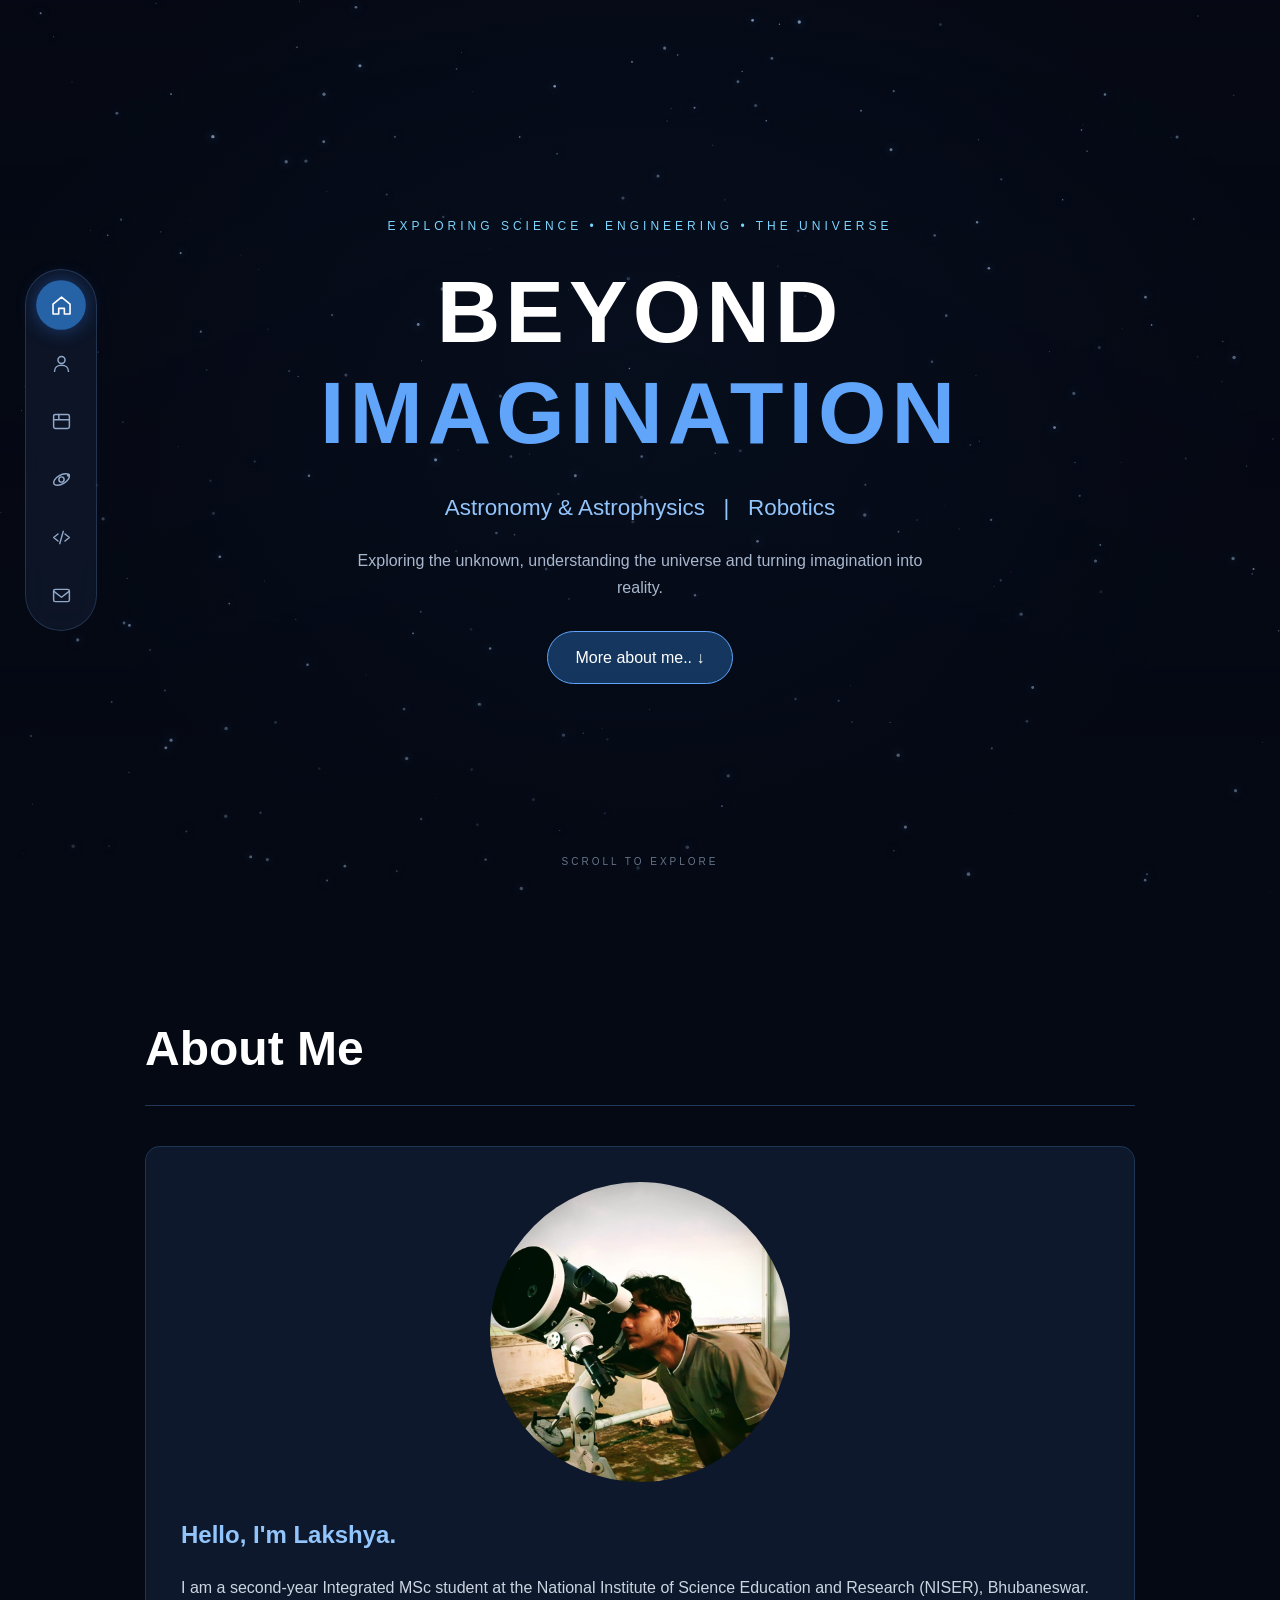
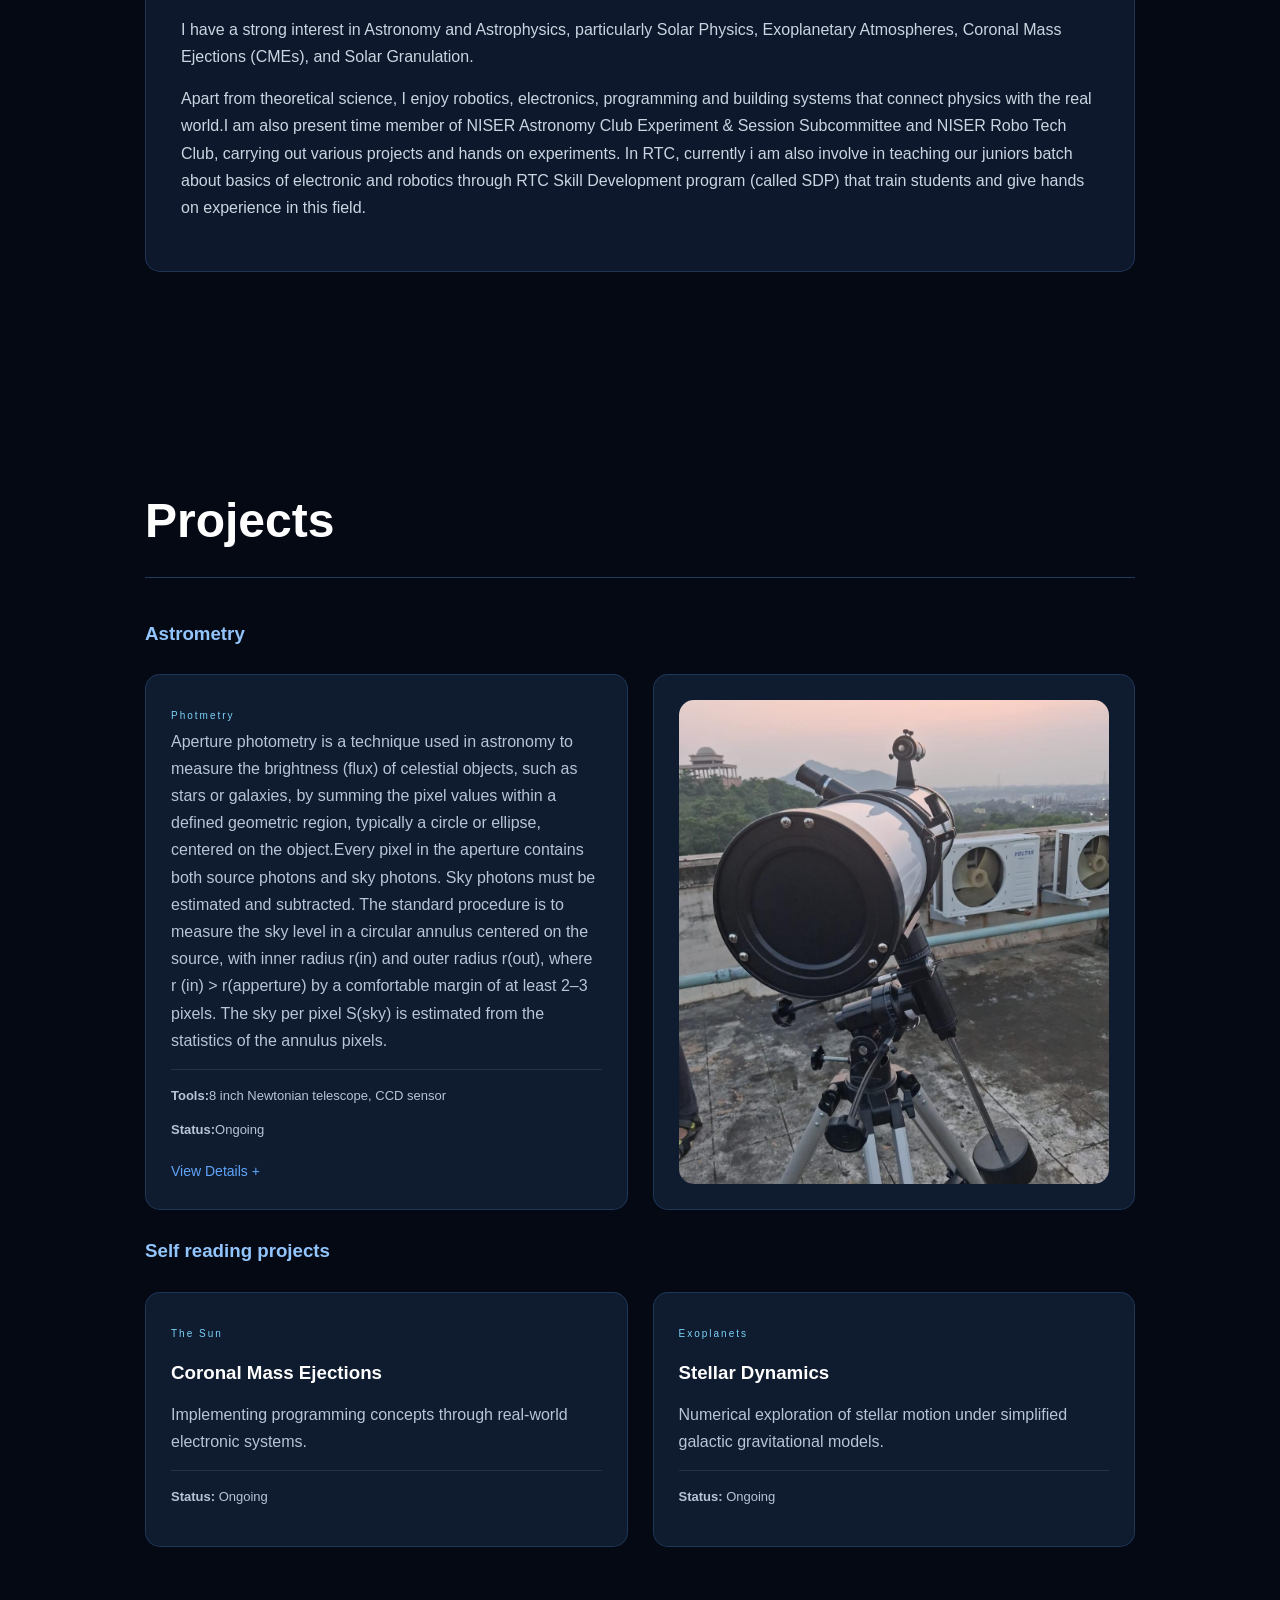
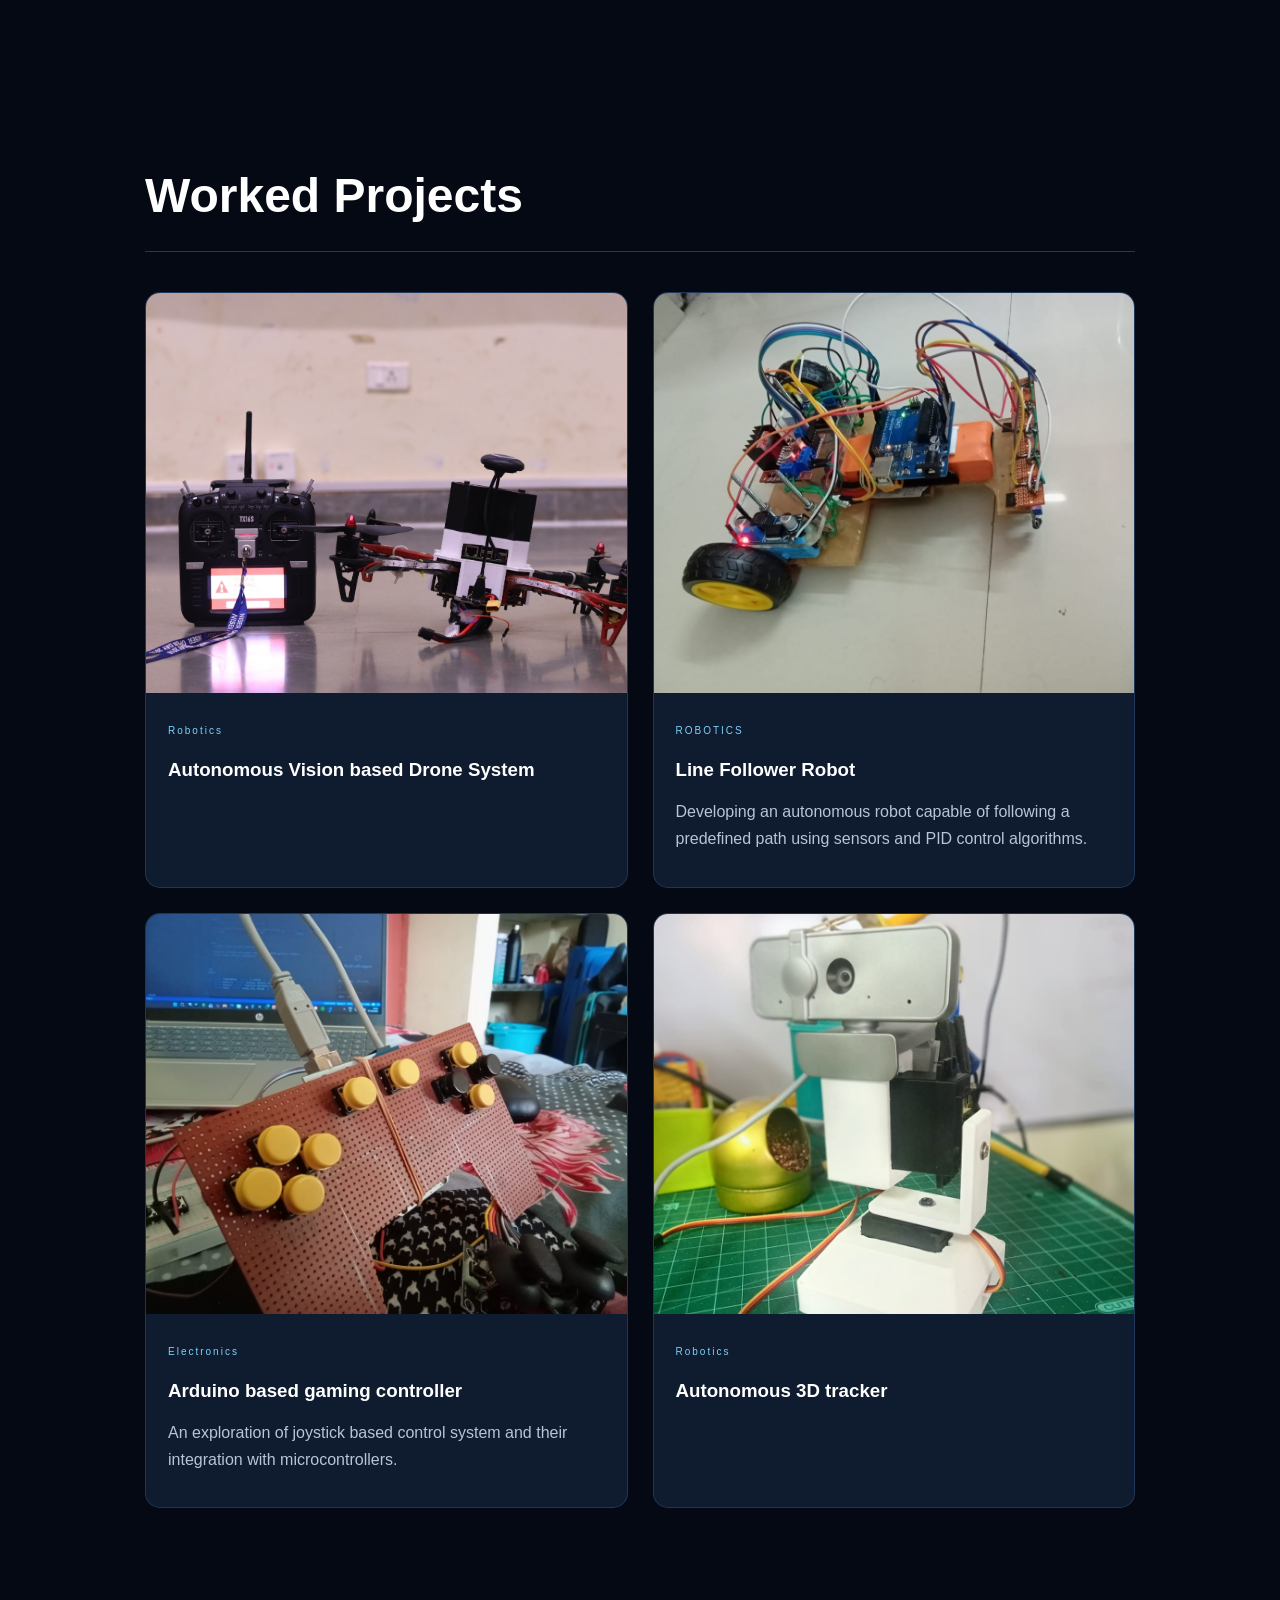
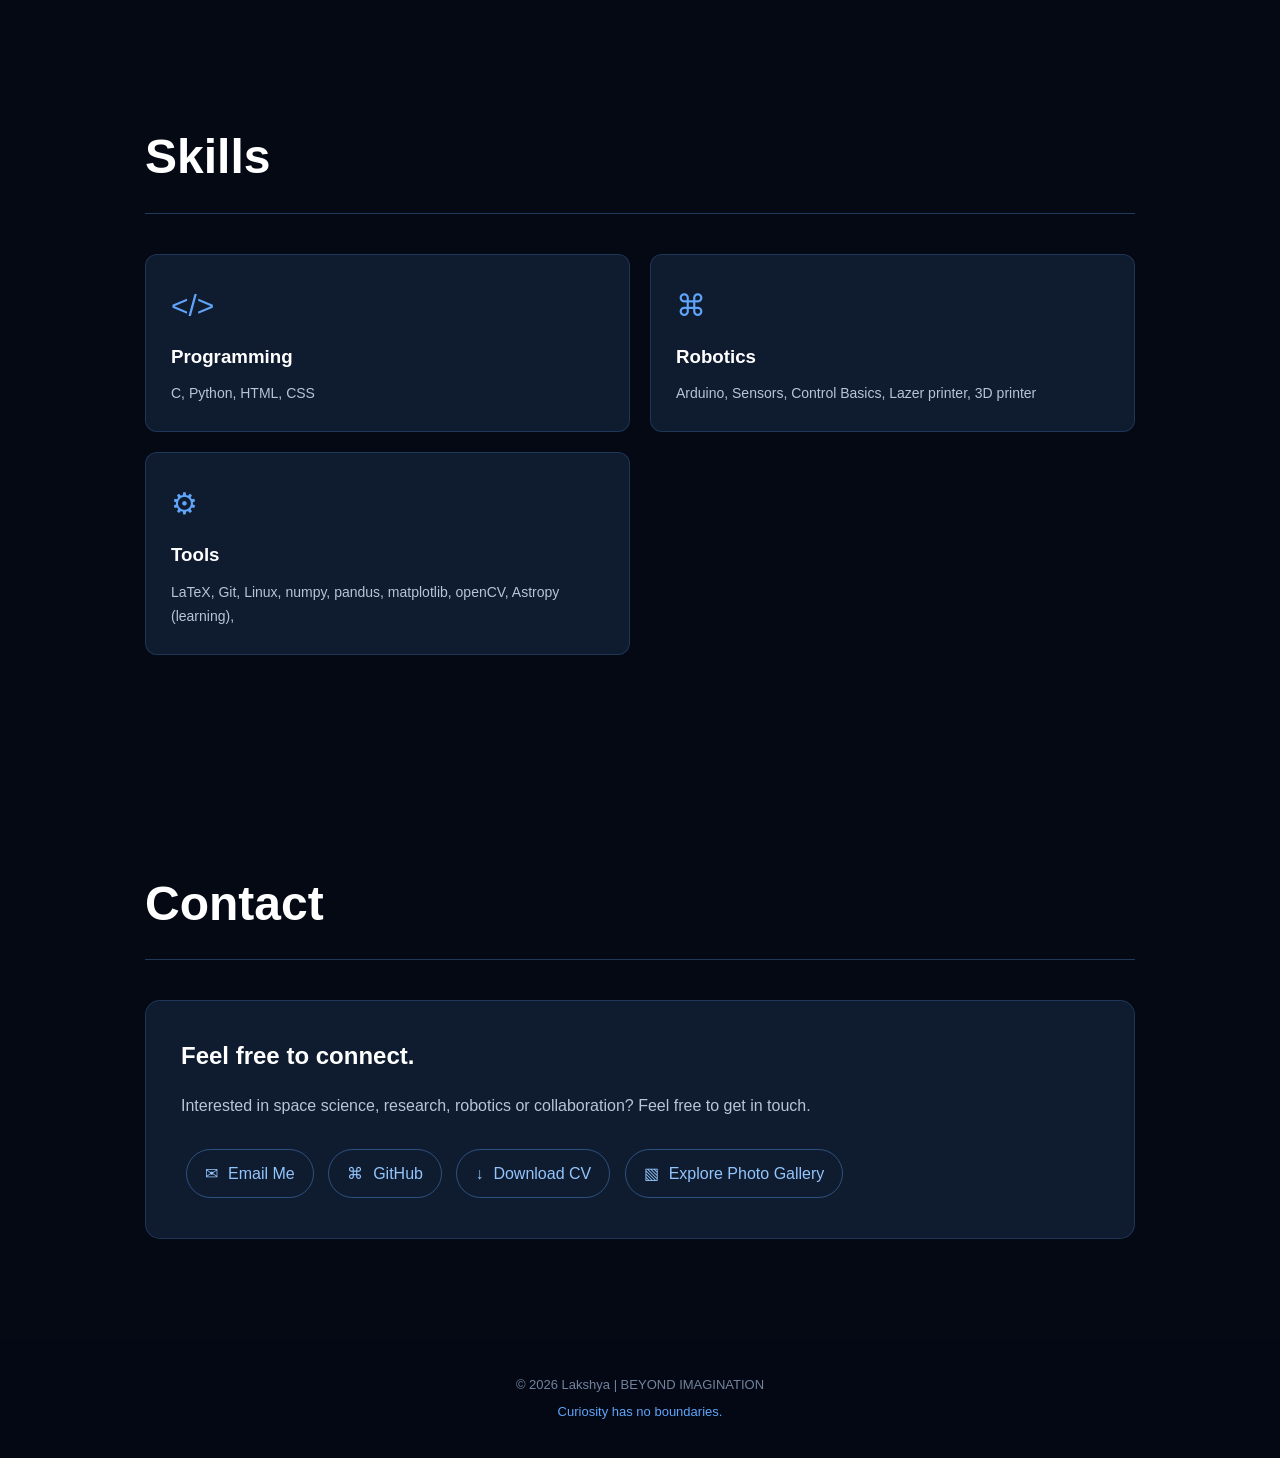
==== index.html @ f7e7fedd "Add files via upload" ====
<!DOCTYPE html>
<html lang="en">
<head>
    <meta charset="UTF-8">
    <meta name="viewport" content="width=device-width, initial-scale=1.0">
    <meta name="description" content="Lakshya's personal portfolio exploring robotics, astronomy and astrophysics.">
    <title>Lakshya | Beyond Imagination</title>
    <link rel="stylesheet" href="style.css">
</head>

<body>

    <!-- ANIMATED BACKGROUND -->
    <canvas id="starfield"></canvas>
    <!-- BACKGROUND OVERLAY -->
    <div class="background-overlay"></div>
    <!-- FLOATING NAVIGATION -->
    <nav class="floating-nav" aria-label="Main navigation">
        <a href="#home" class="nav-item active" aria-label="Home" title="Home">
            <svg viewBox="0 0 24 24">
                <path d="M3 10.5L12 3l9 7.5V21h-6v-6H9v6H3z"/>
            </svg>
        </a>

        <a href="#about" class="nav-item" aria-label="About" title="About">
            <svg viewBox="0 0 24 24">
                <circle cx="12" cy="8" r="4"/>
                <path d="M4 21c0-4.4 3.6-7 8-7s8 2.6 8 7"/>
            </svg>
        </a>

        <a href="#projects" class="nav-item" aria-label="Projects" title="Projects">
            <svg viewBox="0 0 24 24">
                <rect x="3" y="4" width="18" height="16" rx="2"/>
                <path d="M3 10h18M9 4v6"/>
            </svg>
        </a>

        <a href="#ideas" class="nav-item" aria-label="Research" title="Research">
            <svg viewBox="0 0 24 24">
                <circle cx="12" cy="12" r="3"/>
                <ellipse cx="12" cy="12" rx="10" ry="5"
                         transform="rotate(-30 12 12)"/>
                <circle cx="20" cy="7" r="1"/>
            </svg>
        </a>

        <a href="#skills" class="nav-item" aria-label="Skills" title="Skills">
            <svg viewBox="0 0 24 24">
                <path d="M8 8l-5 4 5 4M16 8l5 4-5 4M14 5l-4 14"/>
            </svg>
        </a>

        <a href="#contact" class="nav-item" aria-label="Contact" title="Contact">
            <svg viewBox="0 0 24 24">
                <rect x="3" y="5" width="18" height="14" rx="2"/>
                <path d="M3 7l9 7 9-7"/>
            </svg>
        </a>

    </nav>

    <!-- MAIN CONTENT -->
    <main>
        <!-- HOME -->
        <section id="home" class="hero">
            <div class="hero-content">
                <p class="eyebrow">
                    EXPLORING SCIENCE • ENGINEERING • THE UNIVERSE
                </p>
                <h1>BEYOND <span>IMAGINATION</span></h1>
                <p class="hero-subtitle">
                    Astronomy & Astrophysics &nbsp; | &nbsp; Robotics
                </p>
                <p class="hero-description">
                    Exploring the unknown, understanding the universe
                    and turning imagination into reality.
                </p>
                <a href="#about" class="explore-btn">
                    More about me.. <span>↓</span>
                </a>
            </div>

            <div class="scroll-indicator">
                SCROLL TO EXPLORE
            </div>
        </section>

        <!-- ABOUT -->
        <section id="about" class="content-section reveal">
            <div class="section-heading">
                <!--<span class="section-number">01 / INTRODUCTION</span>-->
                <h2>About Me</h2>
            </div>

            <div class="about-card">
                <!-- Add your photograph here if desired -->
                <div style="text-align: center;">
                    <img src="assets/profile_photo.jpeg" alt="Lakshya" class="profile-img">
                </div>
                     <!--<img src="assets/profile_photo.jpeg" alt="Lakshya" class="profile-img">-->
                <!--<div>-->
                    <h3>Hello, I'm Lakshya.</h3>
                    <p>
                        I am a second-year Integrated MSc student
                        at the National Institute of Science Education
                        and Research (NISER), Bhubaneswar.
                    </p>
                    <p>
                        I have a strong interest in Astronomy and
                        Astrophysics, particularly Solar Physics,
                        Exoplanetary Atmospheres, Coronal Mass
                        Ejections (CMEs), and Solar Granulation.
                    </p>
                    <p>
                        Apart from theoretical science, I enjoy
                        robotics, electronics, programming and
                        building systems that connect physics
                        with the real world.I am also present time member of NISER Astronomy Club Experiment & Session 
                        Subcommittee and NISER Robo Tech Club, carrying out various projects and hands on experiments.
                        In RTC, currently i am also involve in teaching our juniors batch about basics of electronic and robotics through RTC Skill Development program
                        (called SDP) that train students and give hands on experience in this field.
                    </p>
                </div>
            </div>
        </section>

        <!-- PROJECTS -->
        <section id="projects" class="content-section reveal">
            <div class="section-heading">
                <!--<span class="section-number">02 / IMPLEMENTATION</span>-->
                <h2>Projects</h2>
            </div>
            <h3 class="category-title">Astrometry</h3>
            <div class="project-grid">
                <article class="project-card">
                    <span class="project-tag">Photmetry</span>
                    <p>
                        Aperture photometry is a technique used in astronomy to measure
                        the brightness (flux) of celestial objects, such as stars or galaxies,
                        by summing the pixel values within a defined geometric region, typically a 
                        circle or ellipse, centered on the object.Every pixel in the aperture contains both source photons and sky photons. Sky photons
                        must be estimated and subtracted. The standard procedure is to measure the sky level
                        in a circular annulus centered on the source, with inner radius r(in) and outer radius
                        r(out), where r (in) > r(apperture) by a comfortable margin of at least 2–3 pixels. The sky per pixel
                        S(sky) is estimated from the statistics of the annulus pixels.
                    </p>
                    <div class="project-details">
                        <p><strong>Tools:</strong>8 inch Newtonian telescope, CCD sensor</p>
                        <p><strong>Status:</strong>Ongoing</p>
                    </div>
                    <button class="details-btn" type="button">
                        View Details +
                    </button>
                </article>

                <article class="project-card">
                    <img src="assets/telescope.jpeg" 
                    alt="CCD Camera Sensor" class="project-image">
                </article>
            </div>

            <h3 class="category-title">Self reading projects</h3>
            <div class="project-grid">
                <article class="project-card">
                    <span class="project-tag">The Sun</span>
                    <h3>Coronal Mass Ejections</h3>
                    <p>
                        Implementing programming concepts
                        through real-world electronic systems.
                    </p>
                    <div class="project-details">
                        <p><strong>Status:</strong> Ongoing</p>
                    </div>
                    <!-- <button class="details-btn" type="button">
                        View Details +
                    </button> -->
                </article>

                <article class="project-card">
                    <span class="project-tag">Exoplanets</span>

                    <h3>Stellar Dynamics</h3>

                    <p>
                        Numerical exploration of stellar motion
                        under simplified galactic gravitational models.
                    </p>

                    <div class="project-details">
                        <p><strong>Status:</strong> Ongoing</p>
                    </div>

                    <!-- <button class="details-btn" type="button">
                        View Details +
                    </button> -->
                </article>

            </div>

        </section>


        <!-- RESEARCH IDEAS -->
        <section id="ideas" class="content-section reveal">

            <div class="section-heading">
                <!--<span class="section-number">03 / EXPLORATION</span>-->
                <h2>Worked Projects</h2>
            </div>

            <div class="project-grid">

                <article class="project-card idea-card">

                    <img src="assets/drone.jpeg"
                         alt="Autonomous Drone System.">

                    <div class="idea-content">
                        <span class="project-tag">Robotics</span>

                        <h3>Autonomous Vision based Drone System</h3>

                        <p>
                        
                        </p>
                    </div>

                </article>


                <article class="project-card idea-card">

                    <img src="assets/line_follower.jpeg"
                         alt="Line follower robot.">

                    <div class="idea-content">
                        <span class="project-tag">ROBOTICS</span>

                        <h3>Line Follower Robot</h3>

                        <p>
                            Developing an autonomous robot capable
                            of following a predefined path using
                            sensors and PID control algorithms.
                        </p>
                    </div>

                </article>

                <article class="project-card idea-card">
                    <img src="assets/gaming_controller.jpeg" alt="Gaming controller.">
                    <div class="idea-content">
                        <span class="project-tag">Electronics</span>
                        <h3>Arduino based gaming controller</h3>
                        <p>
                            An exploration of joystick based control system and their integration with microcontrollers.
                        </p>
                    </div>

                </article>

                <artical class="project-card idea-card">
                    <img src="assets/3D_tracker.jpeg" alt="Autonomous Vision based 3D tracker.">
                    <div class="idea-content">
                        <span class="project-tag">Robotics</span>
                        <h3>Autonomous 3D tracker</h3>
                        <p>
                            
                        </p>
                    </div>
                </artical>

            </div>

        </section>


        <!-- SKILLS -->
        <section id="skills" class="content-section reveal">

            <div class="section-heading">
                <!--<span class="section-number">04 / CAPABILITIES</span>-->
                <h2>Skills</h2>
            </div>

            <div class="skills-grid">

                <div class="skill-card">
                    <span class="skill-symbol">&lt;/&gt;</span>
                    <h3>Programming</h3>
                    <p>C, Python, HTML, CSS</p>
                </div>

                <div class="skill-card">
                    <span class="skill-symbol">⌘</span>
                    <h3>Robotics</h3>
                    <p>Arduino, Sensors, Control Basics, Lazer printer, 3D printer</p>
                </div>

                <!-- <div class="skill-card">
                    <span class="skill-symbol">∑</span>
                    <h3>Physics</h3>
                    <p>Classical Mechanics, Electromagnetism</p>
                </div> -->

                <div class="skill-card">
                    <span class="skill-symbol">⚙</span>
                    <h3>Tools</h3>
                    <p>LaTeX, Git, Linux, numpy, pandus, matplotlib, openCV, Astropy (learning), </p>
                </div>

            </div>

        </section>


        <!-- CONTACT -->
        <section id="contact" class="content-section reveal">

            <div class="section-heading">
                <!--<span class="section-number">05 / CONNECT</span>-->
                <h2>Contact</h2>
            </div>

            <div class="contact-card">

                <h3>Feel free to connect.</h3>

                <p>
                    Interested in space science, research, robotics
                    or collaboration? Feel free to get in touch.
                </p>

                <a href="mailto:lakshya.msc2025@niser.ac.in"
                   class="contact-link">
                    <span>✉</span> Email Me
                </a>

                <a href="https://github.com/mark42-lakshya"
                   target="_blank"
                   rel="noopener noreferrer"
                   class="contact-link">
                    <span>⌘</span> GitHub
                </a>

                <a href="assets/FINAL_CV.pdf"
                   target="_blank"
                   rel="noopener noreferrer"
                   class="contact-link">
                    <span>↓</span> Download CV
                </a>

                <a href="gallery.html" class="contact-link">
                    <span>▧</span> Explore Photo Gallery
                </a>



            </div>

        </section>

    </main>


    <!-- FOOTER -->
    <footer>
        <p>© 2026 Lakshya | BEYOND IMAGINATION</p>
        <p>Curiosity has no boundaries.</p>
    </footer>


    <script src="script.js"></script>

</body>
</html>
---- style.css ----
/* =====================================
   1. GLOBAL SETTINGS
===================================== */

* {
    margin: 0;
    padding: 0;
    box-sizing: border-box;
}

html {
    scroll-behavior: smooth;
    scroll-padding-top: 30px;
}

body {
    font-family: Arial, Helvetica, sans-serif;
    background: #050914;
    color: #e5edf7;
    line-height: 1.7;
    overflow-x: hidden;
}

/* =====================================
   2. ANIMATED STARFIELD BACKGROUND
===================================== */

#starfield {
    position: fixed;
    inset: 0;
    width: 100%;
    height: 100%;
    z-index: -2;
    pointer-events: none;
}

.background-overlay {
    position: fixed;
    inset: 0;
    z-index: -1;
    pointer-events: none;

    background:
        radial-gradient(
            ellipse at 50% 40%,
            rgba(20, 45, 80, 0.15),
            transparent 70%
        ),
        linear-gradient(
            to bottom,
            rgba(5, 9, 20, 0.15),
            rgba(5, 9, 20, 0.55)
        );
}

/* =====================================
   3. FLOATING NAVIGATION
===================================== */

.floating-nav {
    position: fixed;
    top: 50%;
    left: 25px;
    transform: translateY(-50%);

    display: flex;
    flex-direction: column;
    gap: 12px;

    padding: 12px;

    background: rgba(15, 25, 45, 0.75);
    border: 1px solid rgba(125, 180, 255, 0.2);
    border-radius: 40px;

    backdrop-filter: blur(15px);
    -webkit-backdrop-filter: blur(15px);

    z-index: 1000;
}

.nav-item {
    width: 46px;
    height: 46px;

    display: flex;
    align-items: center;
    justify-content: center;

    border-radius: 50%;

    color: #91a8c8;
    text-decoration: none;

    transition: 0.3s ease;
}

.nav-item svg {
    width: 21px;
    height: 21px;

    fill: none;
    stroke: currentColor;
    stroke-width: 1.7;
    stroke-linecap: round;
    stroke-linejoin: round;
}

.nav-item:hover,
.nav-item.active {
    color: #ffffff;
    background: #2563a6;
    box-shadow: 0 0 18px rgba(59, 130, 246, 0.4);
    transform: scale(1.08);
}

/* =====================================
   4. HERO SECTION
===================================== */

.hero {
    min-height: 100vh;

    display: flex;
    align-items: center;
    justify-content: center;

    text-align: center;

    padding: 100px 25px;
    position: relative;
}

.hero-content {
    max-width: 850px;
}

.eyebrow {
    color: #7dd3fc;
    font-size: 12px;
    letter-spacing: 4px;
    margin-bottom: 25px;
}

.hero h1 {
    font-size: clamp(2.5rem, 7vw, 5.5rem);
    font-weight: 800;
    letter-spacing: 5px;
    line-height: 1.15;
    color: #ffffff;
}

.hero h1 span {
    color: #60a5fa;
}

.hero-subtitle {
    margin-top: 25px;
    color: #93c5fd;
    font-size: clamp(1rem, 2.5vw, 1.4rem);
}

.hero-description {
    color: #a9b8ce;
    margin: 20px auto 30px;
    max-width: 600px;
}

.explore-btn {
    display: inline-block;
    padding: 12px 28px;

    color: white;
    background: rgba(37, 99, 166, 0.5);

    border: 1px solid #60a5fa;
    border-radius: 30px;

    text-decoration: none;
    transition: 0.3s;
}

.explore-btn:hover {
    background: #2563a6;
    box-shadow: 0 0 25px rgba(59, 130, 246, 0.5);
    transform: translateY(-3px);
}

.scroll-indicator {
    position: absolute;
    bottom: 30px;
    color: #64748b;
    font-size: 10px;
    letter-spacing: 3px;
}

/* =====================================
   5. COMMON SECTION DESIGN
===================================== */

.content-section {
    max-width: 1050px;
    margin: auto;
    padding: 100px 30px;
}

.section-heading {
    margin-bottom: 40px;
}

.section-number {
    color: #60a5fa;
    font-size: 11px;
    letter-spacing: 3px;
}

.section-heading h2 {
    font-size: clamp(2rem, 5vw, 3rem);
    color: #ffffff;
    margin-top: 8px;
    border-bottom: 1px solid rgba(96, 165, 250, 0.3);
    padding-bottom: 15px;
}

/* =====================================
   6. ABOUT SECTION
===================================== */

.about-card {
    padding: 35px;

    background: rgba(18, 32, 55, 0.7);
    border: 1px solid rgba(96, 165, 250, 0.2);
    border-radius: 15px;

    backdrop-filter: blur(10px);
}

.about-card h3 {
    color: #93c5fd;
    font-size: 1.5rem;
    margin-bottom: 18px;
}

.about-card p {
    color: #cbd5e1;
    margin-bottom: 15px;
}

.profile-img {
    width: 300px;
    height: 300px;
    object-fit: cover;
    border-radius: 50%;
    margin-bottom: 25px;
}

/* =====================================
   7. PROJECT CARDS
===================================== */

.image-card {
    padding: 0;
    overflow: hidden;
    height: 345px;
}

.project-image {
    width: 100%;
    height: 100%;
    object-fit: cover;
    display: block;
    border-radius: inherit;
}

.category-title {
    color: #93c5fd;
    margin: 25px 0;
}

.project-grid {
    display: grid;
    grid-template-columns: repeat(2, minmax(0, 1fr));
    gap: 25px;
}

.project-card {
    background: rgba(18, 32, 55, 0.78);
    border: 1px solid rgba(96, 165, 250, 0.2);
    border-radius: 15px;

    padding: 25px;

    transition: transform 0.3s, border-color 0.3s,
                box-shadow 0.3s;
}

.project-card:hover {
    transform: translateY(-7px);
    border-color: #60a5fa;
    box-shadow: 0 10px 35px rgba(37, 99, 166, 0.2);
}

.project-card h3 {
    color: #ffffff;
    margin: 12px 0;
}

.project-card p {
    color: #b7c5d8;
    margin-bottom: 12px;
}

.project-tag {
    color: #7dd3fc;
    font-size: 10px;
    letter-spacing: 2px;
}

.project-details {
    border-top: 1px solid rgba(255,255,255,0.1);
    padding-top: 15px;
    margin-top: 15px;
    font-size: 13px;
}

.details-btn {
    background: transparent;
    color: #60a5fa;
    border: none;
    font-size: 14px;
    cursor: pointer;
    margin-top: 10px;
}

/* RESEARCH IDEA IMAGES */

.idea-card {
    padding: 0;
    overflow: hidden;
}

.idea-card img {
    width:100%;
    height: 400px;
    object-fit: cover;
    display: block;
}

.idea-content {
    padding: 22px;
}

/* =====================================
   8. SKILLS
===================================== */

.skills-grid {
    display: grid;
    grid-template-columns: repeat(2, minmax(0, 1fr));
    gap: 20px;
}

.skill-card {
    background: rgba(18, 32, 55, 0.78);
    border: 1px solid rgba(96, 165, 250, 0.2);
    padding: 25px;
    border-radius: 12px;
    transition: 0.3s;
}

.skill-card:hover {
    border-color: #60a5fa;
    transform: translateY(-5px);
}

.skill-symbol {
    font-size: 30px;
    color: #60a5fa;
}

.skill-card h3 {
    color: #ffffff;
    margin: 10px 0;
}

.skill-card p {
    color: #b7c5d8;
    font-size: 14px;
}


/* =====================================
   PHOTO GALLERY
===================================== */

.gallery-page {
    position: relative;
    z-index: 2;

    max-width: 1150px;
    margin: auto;

    padding: 65px 30px;
    color: #e5edf7;
}

/* HEADER */

.gallery-header {
    text-align: center;
    margin-bottom: 65px;
    background: transparent;
}

.back-home {
    display: inline-block;
    color: #60a5fa;
    text-decoration: none;
    margin-bottom: 35px;
    transition: 0.3s;
}

.back-home:hover {
    color: white;
    transform: translateX(-5px);
}

.gallery-header h1 {
    font-size: clamp(2.5rem, 6vw, 4rem);
    color: white;
    margin: 15px 0;
}

.gallery-header p {
    color: #a9b8ce;
}

/* CATEGORY */

.gallery-category {
    margin-bottom: 65px;
}

.gallery-category h2 {
    color: #93c5fd;
    border-bottom: 1px solid rgba(96,165,250,0.3);
    padding-bottom: 12px;
    margin-bottom: 25px;
}

/* IMAGE GRID */

.gallery-grid {
    display: grid;
    grid-template-columns: repeat(2, minmax(0, 1fr));
    gap: 25px;
}

/* IMAGE CARD */

.gallery-item {
    position: relative;
    display: block;

    height: 280px;

    overflow: hidden;
    border-radius: 14px;

    background: #111c32;
    border: 1px solid rgba(96,165,250,0.25);

    text-decoration: none;

    transition: transform 0.3s ease,
                box-shadow 0.3s ease;
}

.gallery-item:hover {
    transform: translateY(-6px);
    box-shadow: 0 12px 30px rgba(37,99,166,0.25);
}

/* IMAGE */

.gallery-item img {
    width: 100%;
    height: 100%;

    object-fit: cover;
    object-position: center;

    display: block;

    transition: transform 0.5s ease;
}

.gallery-item:hover img {
    transform: scale(1.06);
}

/* IMAGE CAPTION */

.gallery-caption {
    position: absolute;
    bottom: 0;
    left: 0;
    right: 0;

    padding: 20px;

    background: linear-gradient(
        transparent,
        rgba(3,8,20,0.95)
    );
}

.gallery-caption h3 {
    color: white;
    margin-bottom: 5px;
}

.gallery-caption p {
    color: #bfdbfe;
    font-size: 13px;
}

/* FOOTER */

.gallery-footer {
    text-align: center;
    padding: 30px 10px;
    background: transparent;
    color: #94a3b8;
}

.gallery-footer a {
    display: inline-block;
    margin-top: 12px;
    color: #60a5fa;
    text-decoration: none;
}


/* MOBILE RESPONSIVENESS */

@media (max-width: 650px) {

    .gallery-page {
        padding: 45px 18px;
    }

    .gallery-grid {
        grid-template-columns: 1fr;
        gap: 20px;
    }

    .gallery-item {
        height: 240px;
    }

    .gallery-header {
        margin-bottom: 45px;
    }

}



/* =====================================
   9. CONTACT
===================================== */

.contact-card {
    background: rgba(18, 32, 55, 0.78);
    border: 1px solid rgba(96, 165, 250, 0.2);
    padding: 35px;
    border-radius: 15px;
}

.contact-card h3 {
    font-size: 1.5rem;
    color: #ffffff;
}

.contact-card p {
    color: #b7c5d8;
    margin: 15px 0 25px;
}

.contact-link {
    display: inline-flex;
    align-items: center;
    gap: 10px;

    padding: 10px 18px;
    margin: 5px;

    border: 1px solid rgba(96, 165, 250, 0.4);
    border-radius: 25px;

    color: #93c5fd;
    text-decoration: none;

    transition: 0.3s;
}

.contact-link:hover {
    background: #2563a6;
    color: white;
}

/* =====================================
   10. SCROLL REVEAL ANIMATION
===================================== */

.reveal {
    opacity: 0;
    transform: translateY(35px);
    transition: opacity 0.8s ease,
                transform 0.8s ease;
}

.reveal.visible {
    opacity: 1;
    transform: translateY(0);
}

/* =====================================
   11. FOOTER
===================================== */

footer {
    text-align: center;
    padding: 35px 15px;
    color: #71839e;
    background: rgba(5, 9, 20, 0.7);
    font-size: 13px;
}

footer p + p {
    color: #60a5fa;
    margin-top: 5px;
}

/* =====================================
   12. MOBILE RESPONSIVENESS
===================================== */

@media (max-width: 700px) {

    /* Navigation moves to bottom */
    .floating-nav {
        top: auto;
        bottom: 15px;
        left: 50%;

        transform: translateX(-50%);

        flex-direction: row;
        gap: 3px;

        padding: 8px 10px;

        width: max-content;
        max-width: calc(100% - 20px);
    }

    .nav-item {
        width: 42px;
        height: 42px;
    }

    .nav-item svg {
        width: 19px;
        height: 19px;
    }

    .hero {
        min-height: 90vh;
        padding: 80px 20px;
    }

    .hero h1 {
        letter-spacing: 2px;
    }

    .eyebrow {
        letter-spacing: 2px;
        font-size: 10px;
    }

    .content-section {
        padding: 70px 20px;
    }

    .project-grid,
    .skills-grid {
        grid-template-columns: 1fr;
    }

    .about-card,
    .contact-card {
        padding: 22px;
    }

    .scroll-indicator {
        bottom: 85px;
    }

    footer {
        padding-bottom: 90px;
    }
}

/* ACCESSIBILITY: REDUCE ANIMATIONS */

@media (prefers-reduced-motion: reduce) {
    *,
    *::before,
    *::after {
        scroll-behavior: auto !important;
        transition-duration: 0.01ms !important;
        animation-duration: 0.01ms !important;
    }

    .reveal {
        opacity: 1;
        transform: none;
    }
}
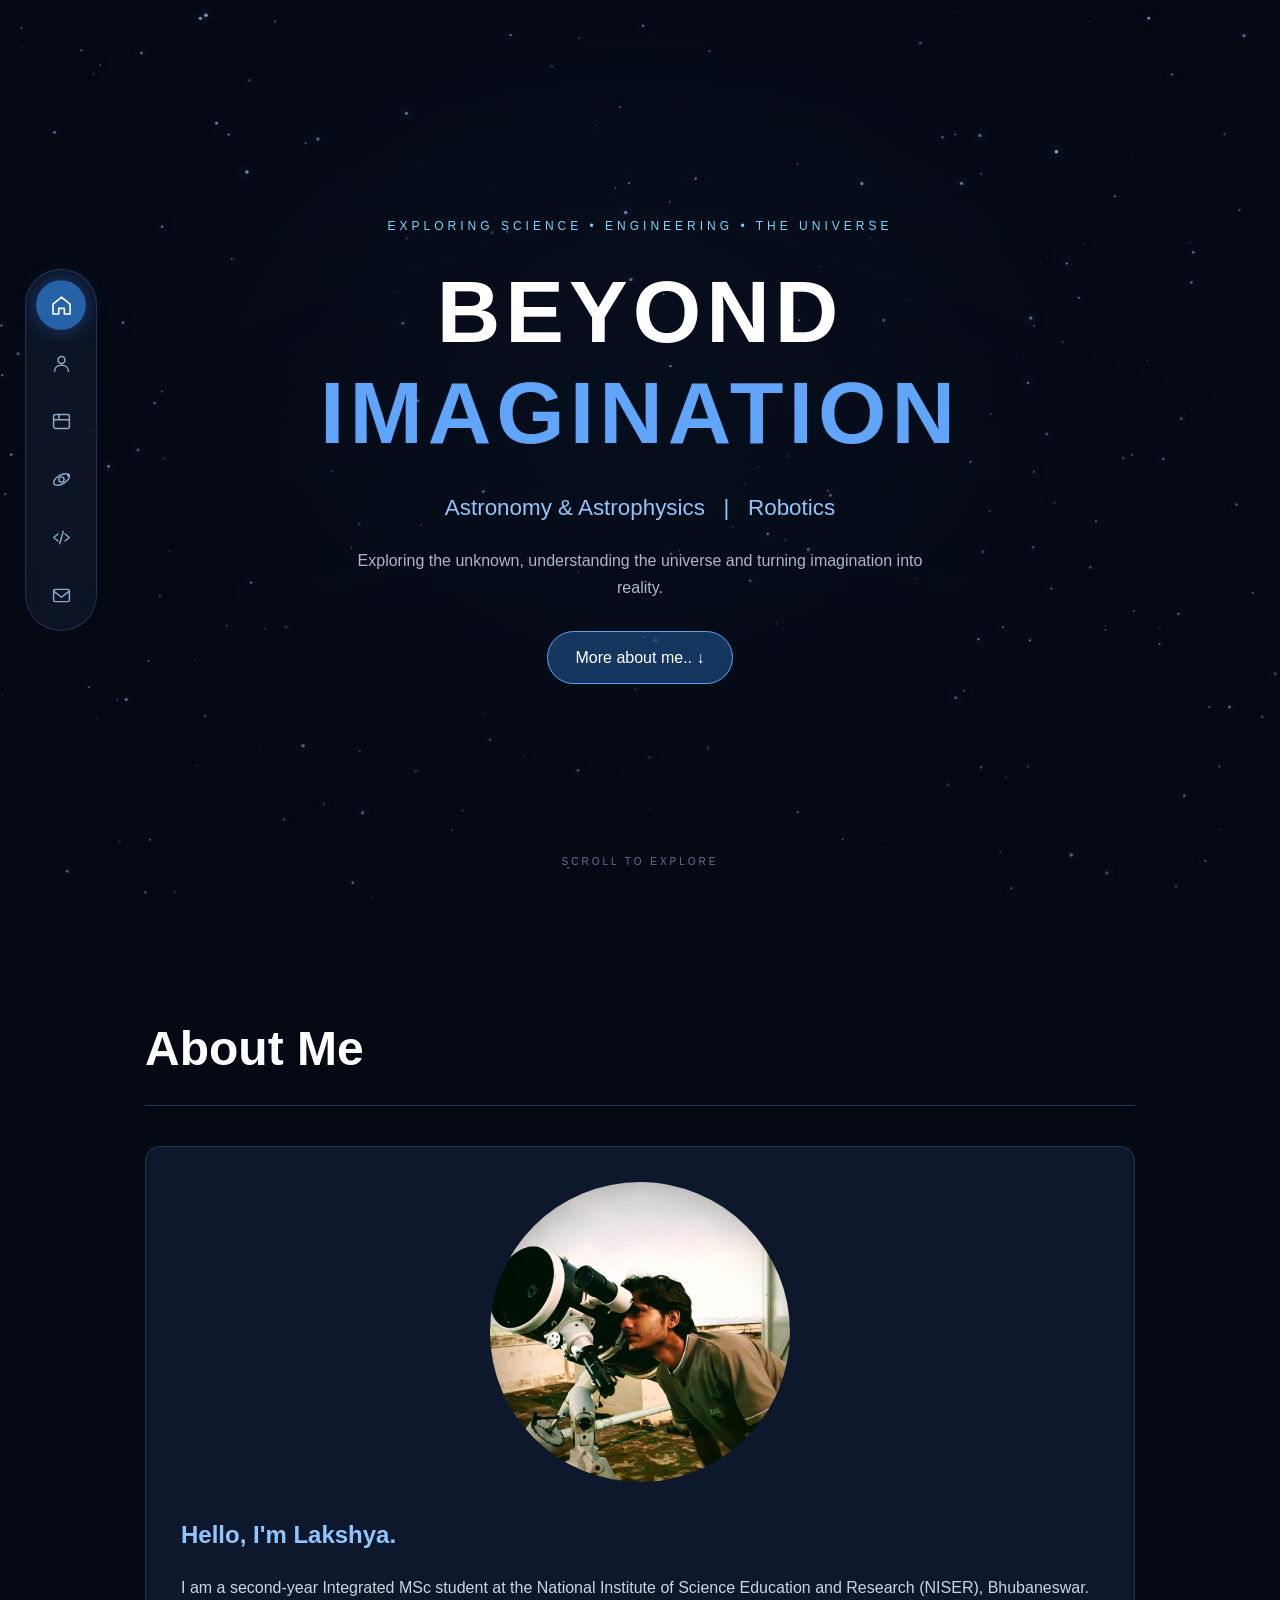
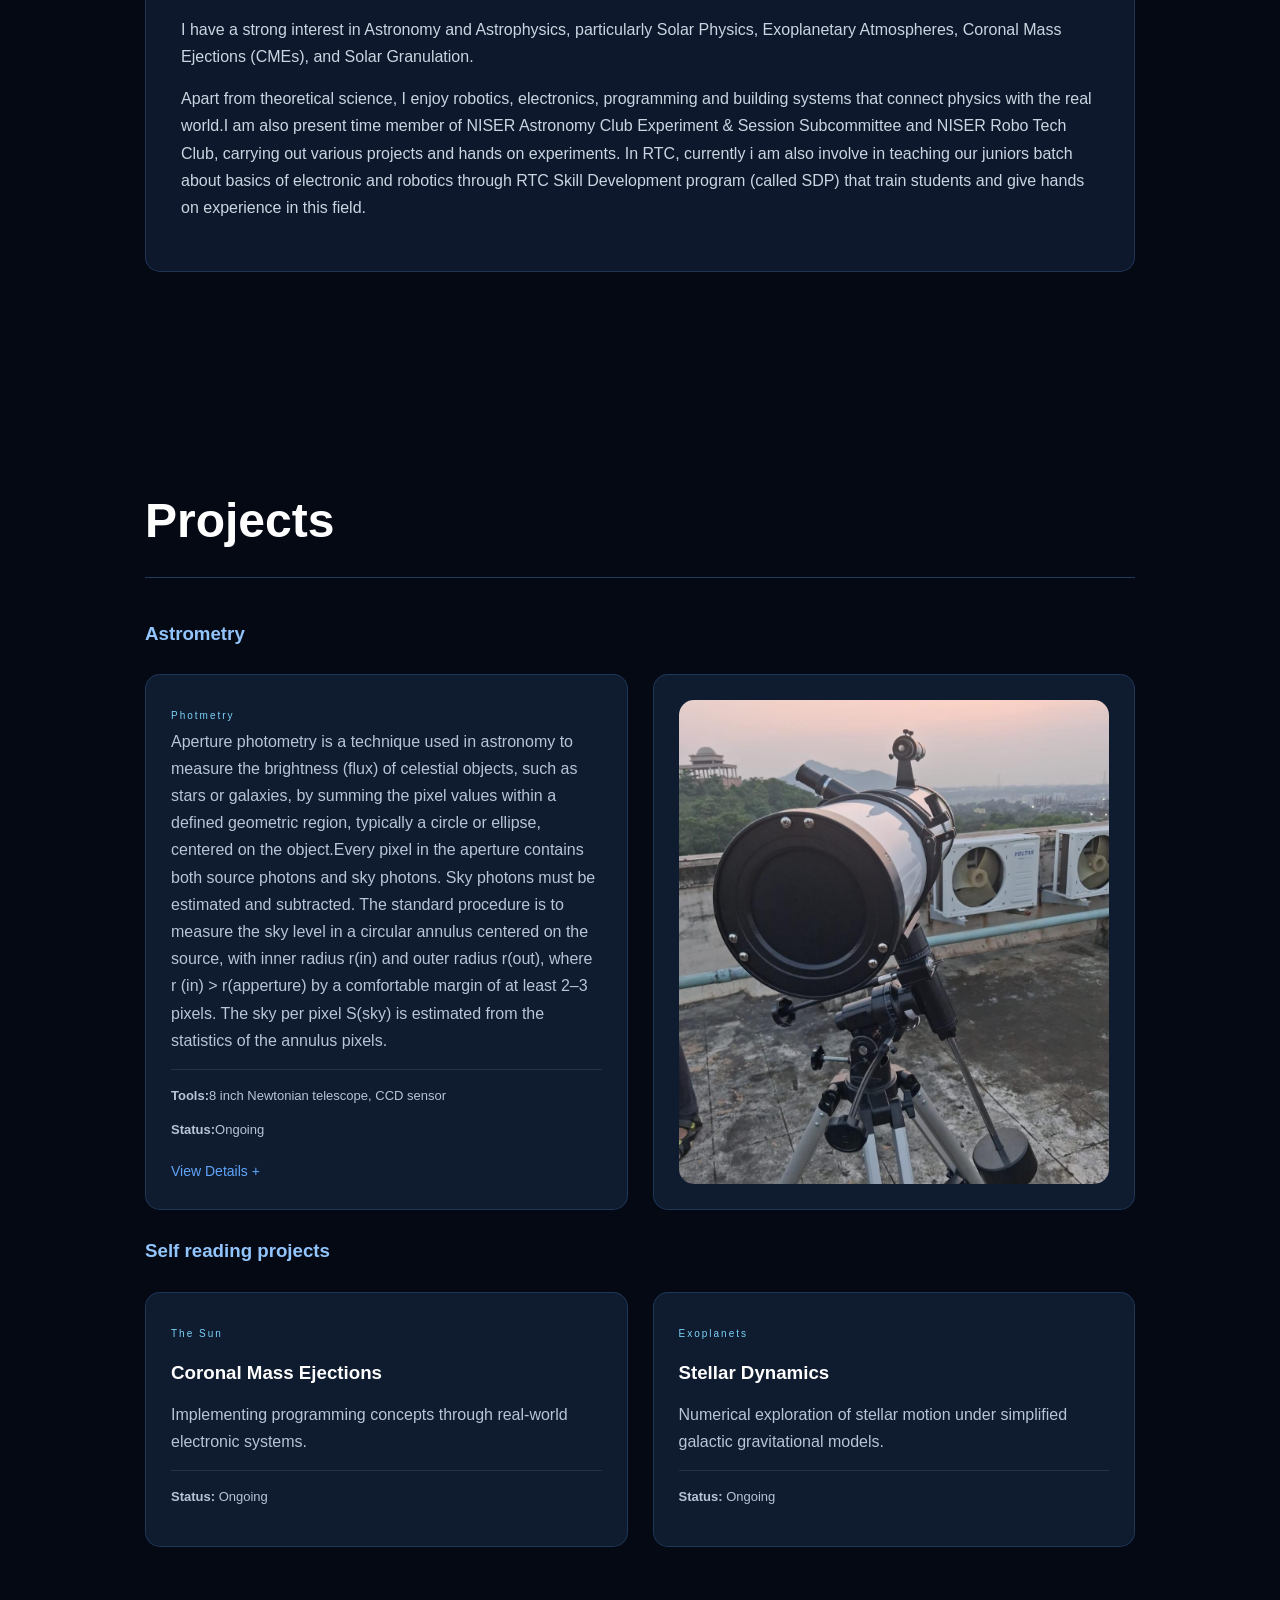
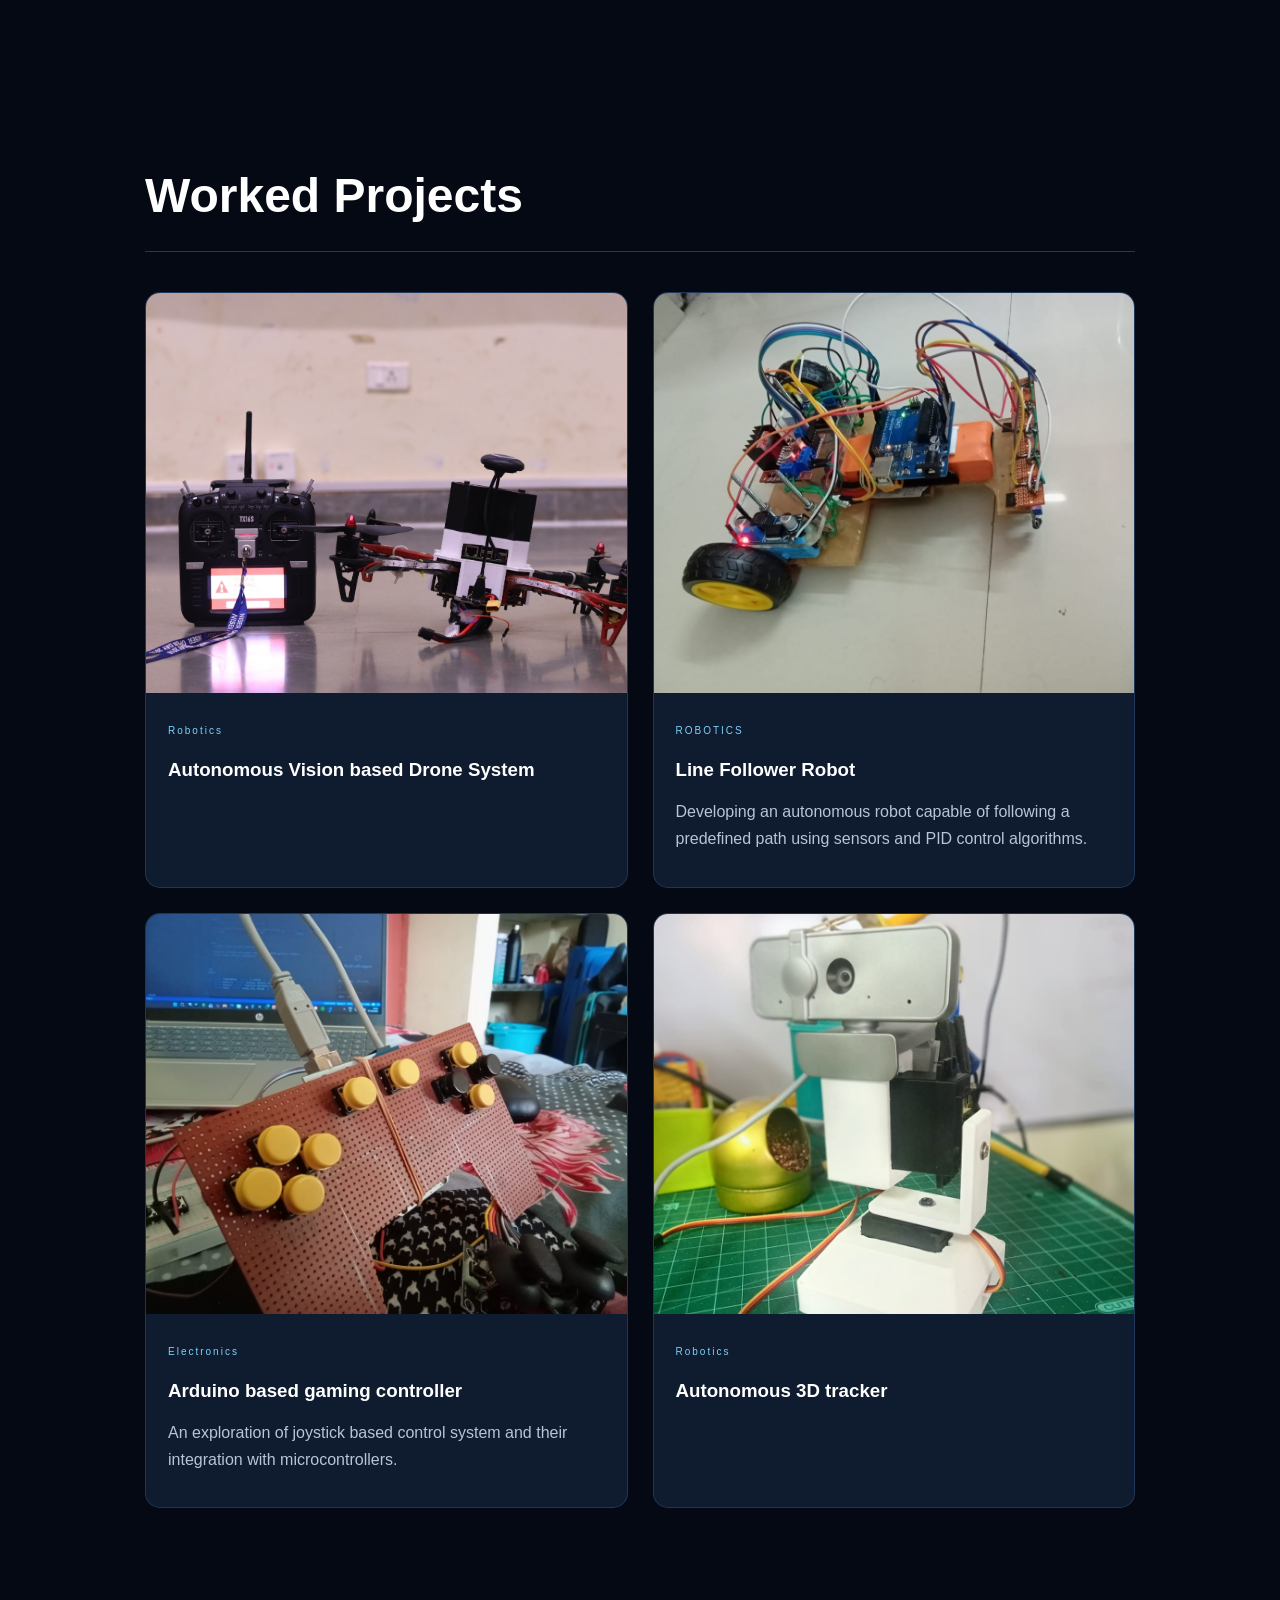
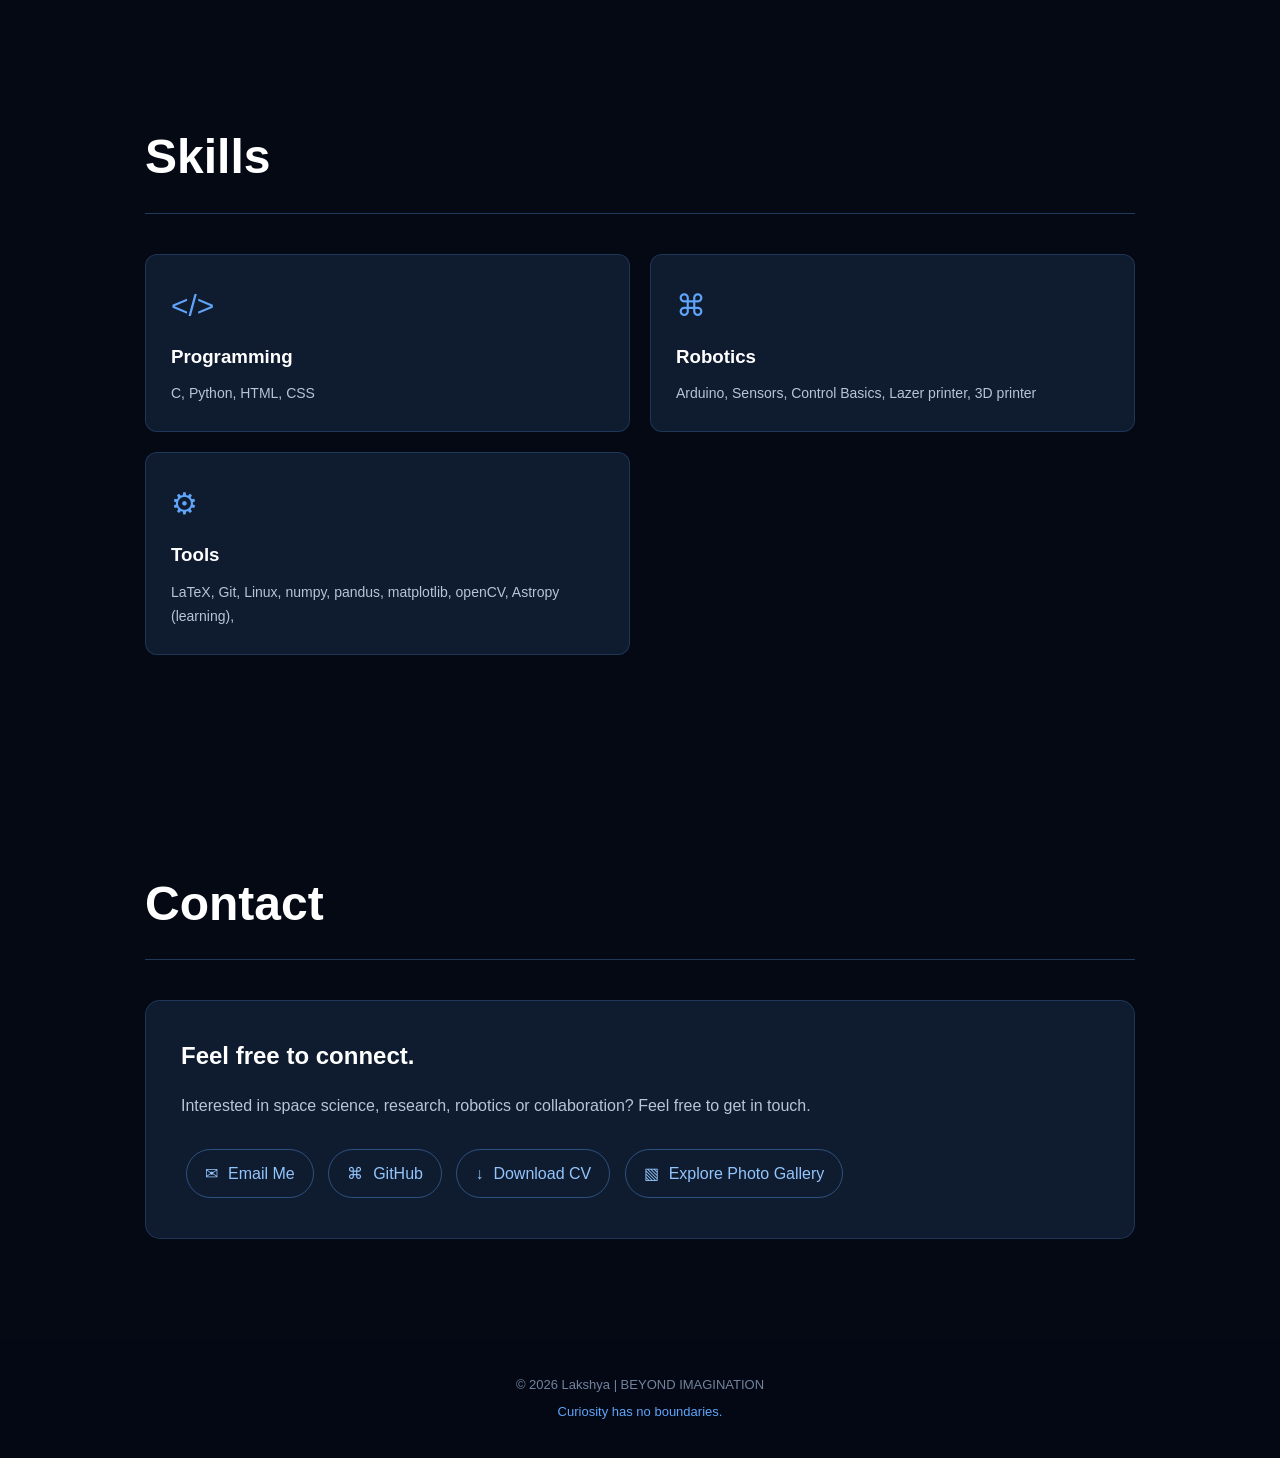
==== commit 2e55e292: "Update CV link to FINAL_CV1.pdf" ====
--- a/index.html
+++ b/index.html
@@ -345,7 +345,7 @@
                     <span>⌘</span> GitHub
                 </a>
 
-                <a href="assets/FINAL_CV.pdf"
+                <a href="assets/FINAL_CV1.pdf"
                    target="_blank"
                    rel="noopener noreferrer"
                    class="contact-link">
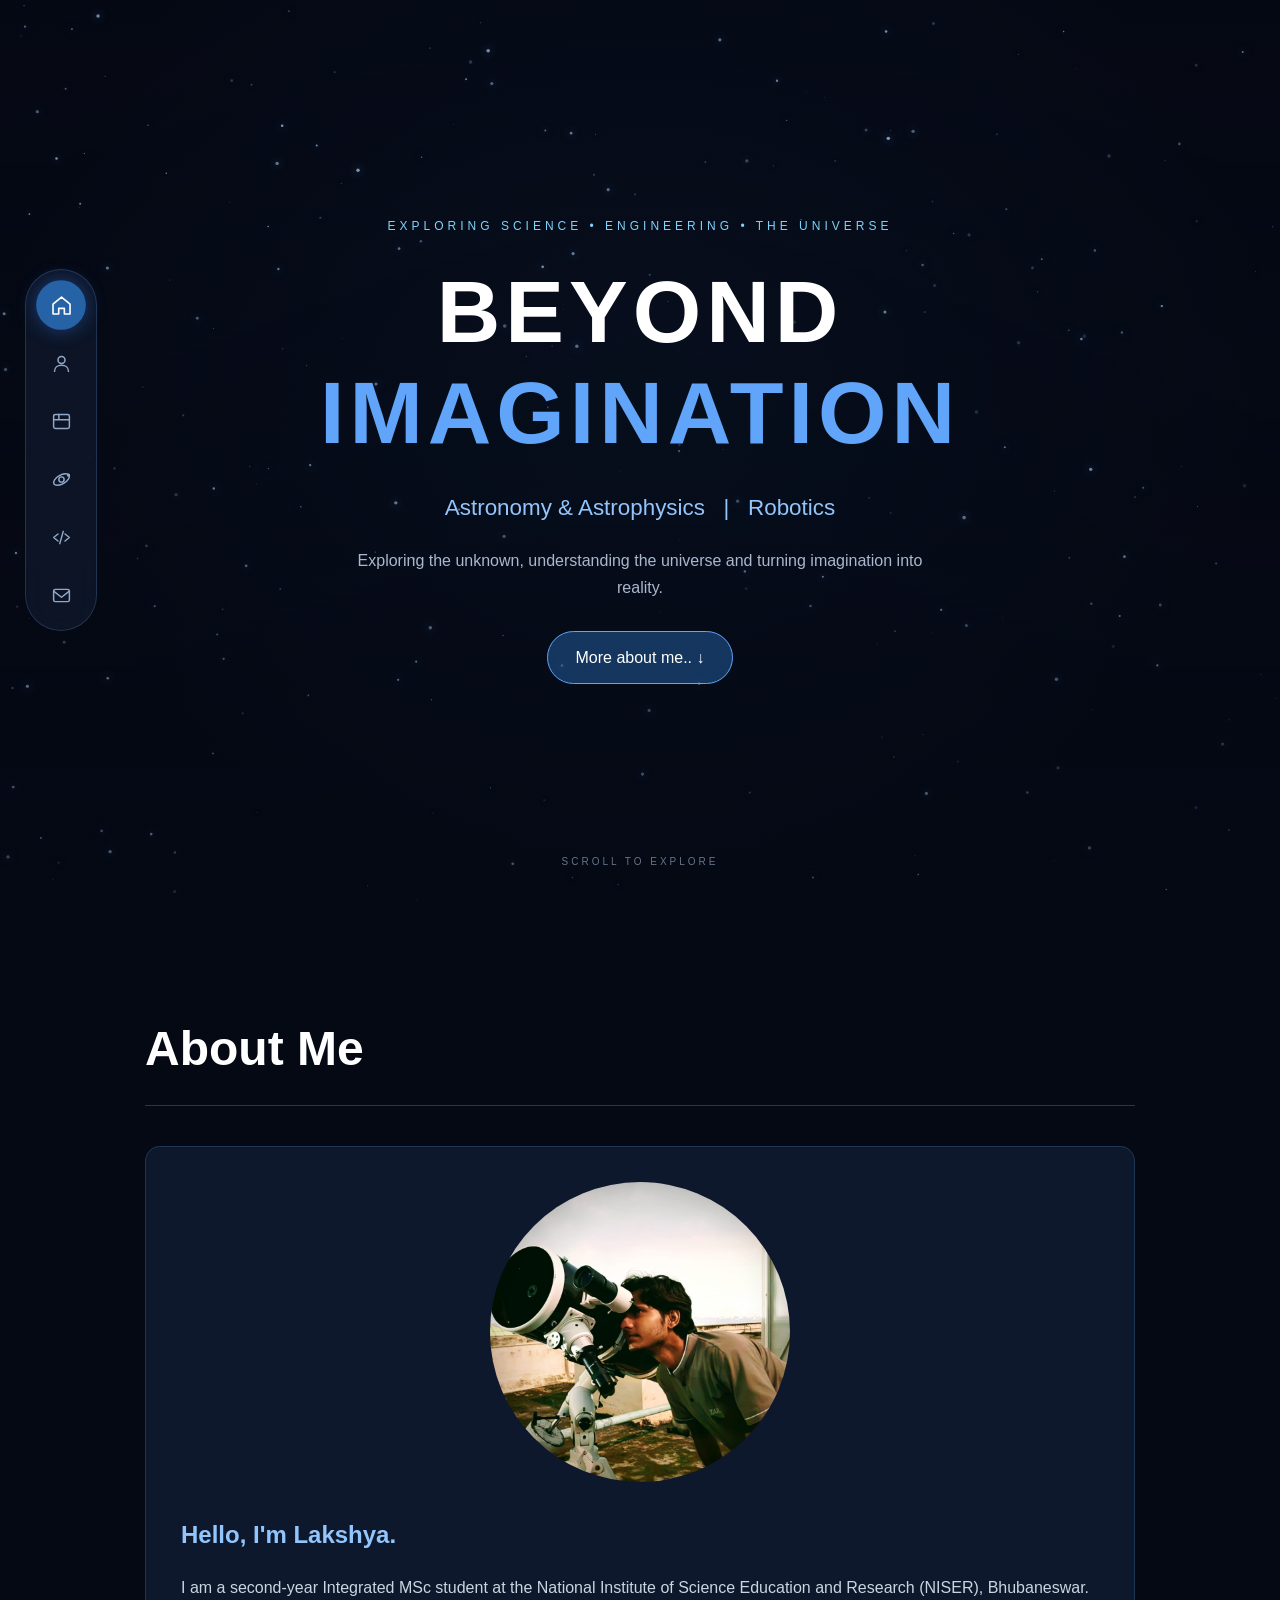
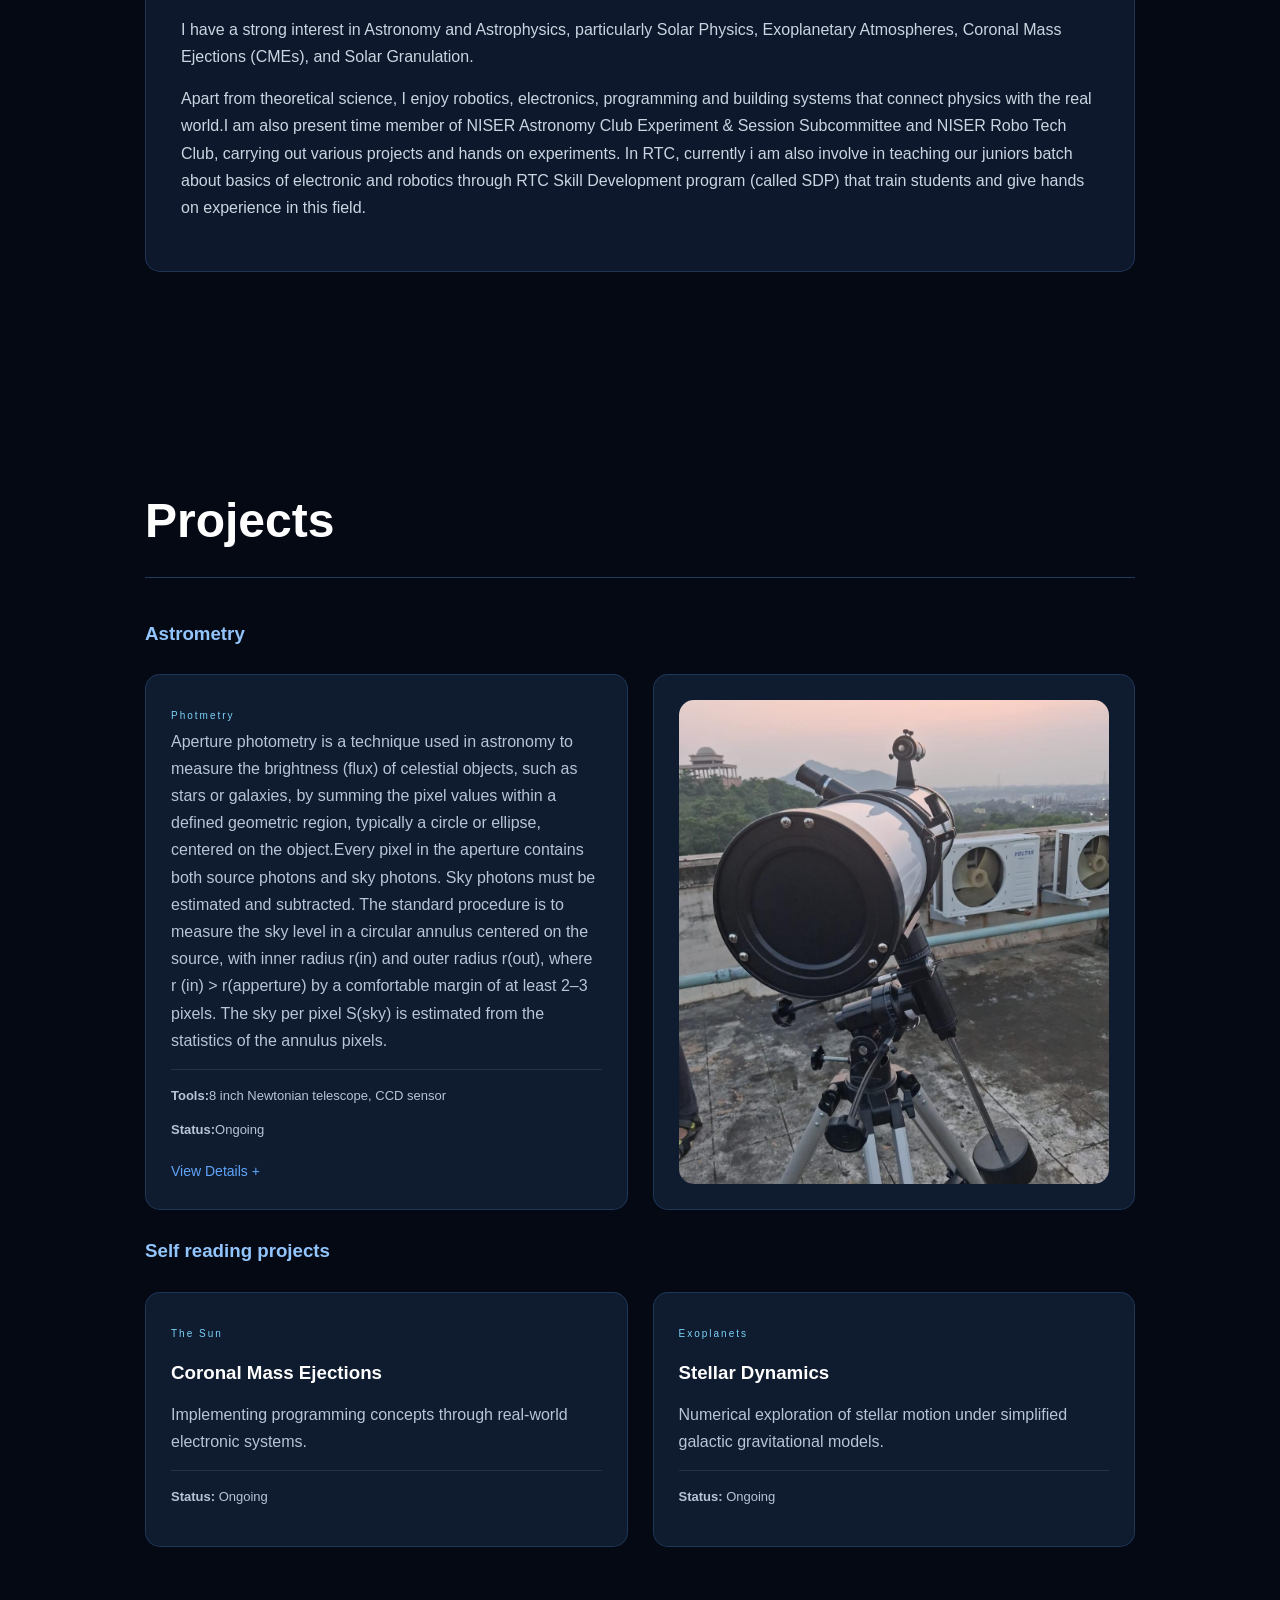
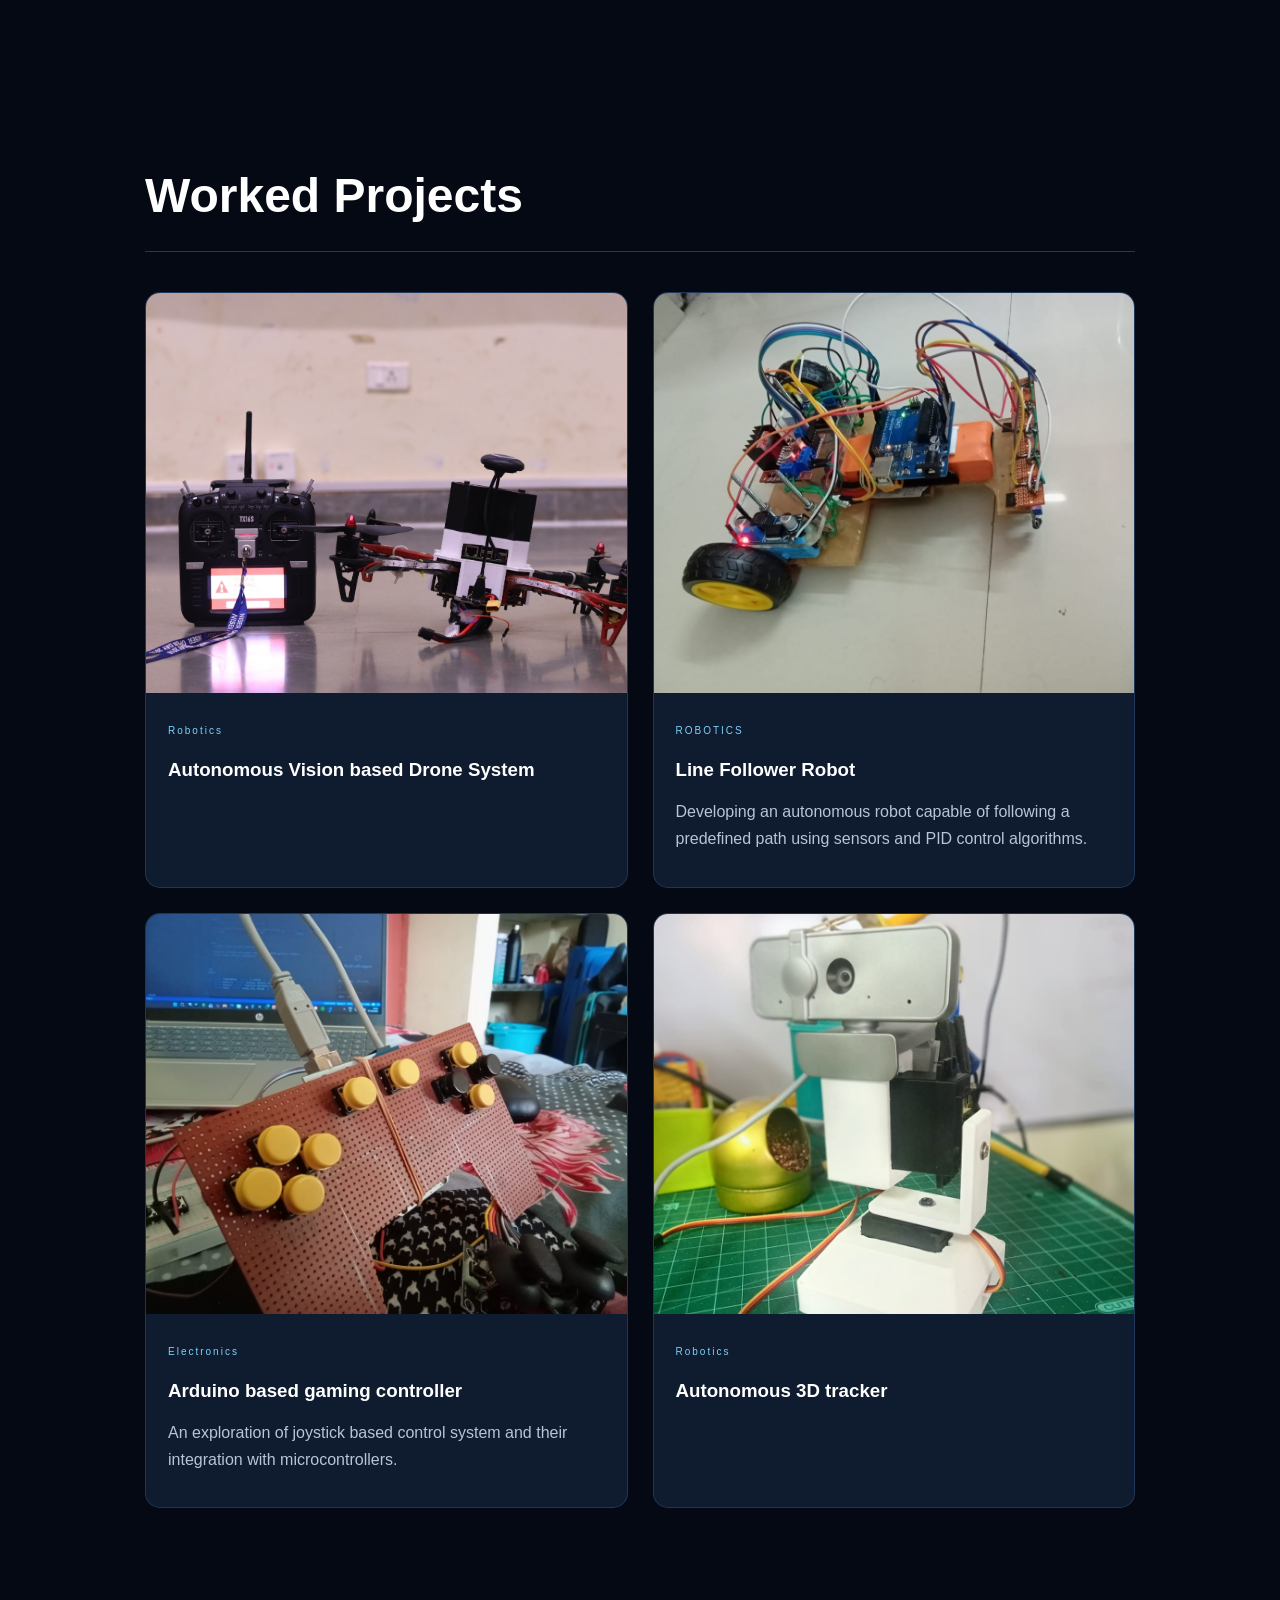
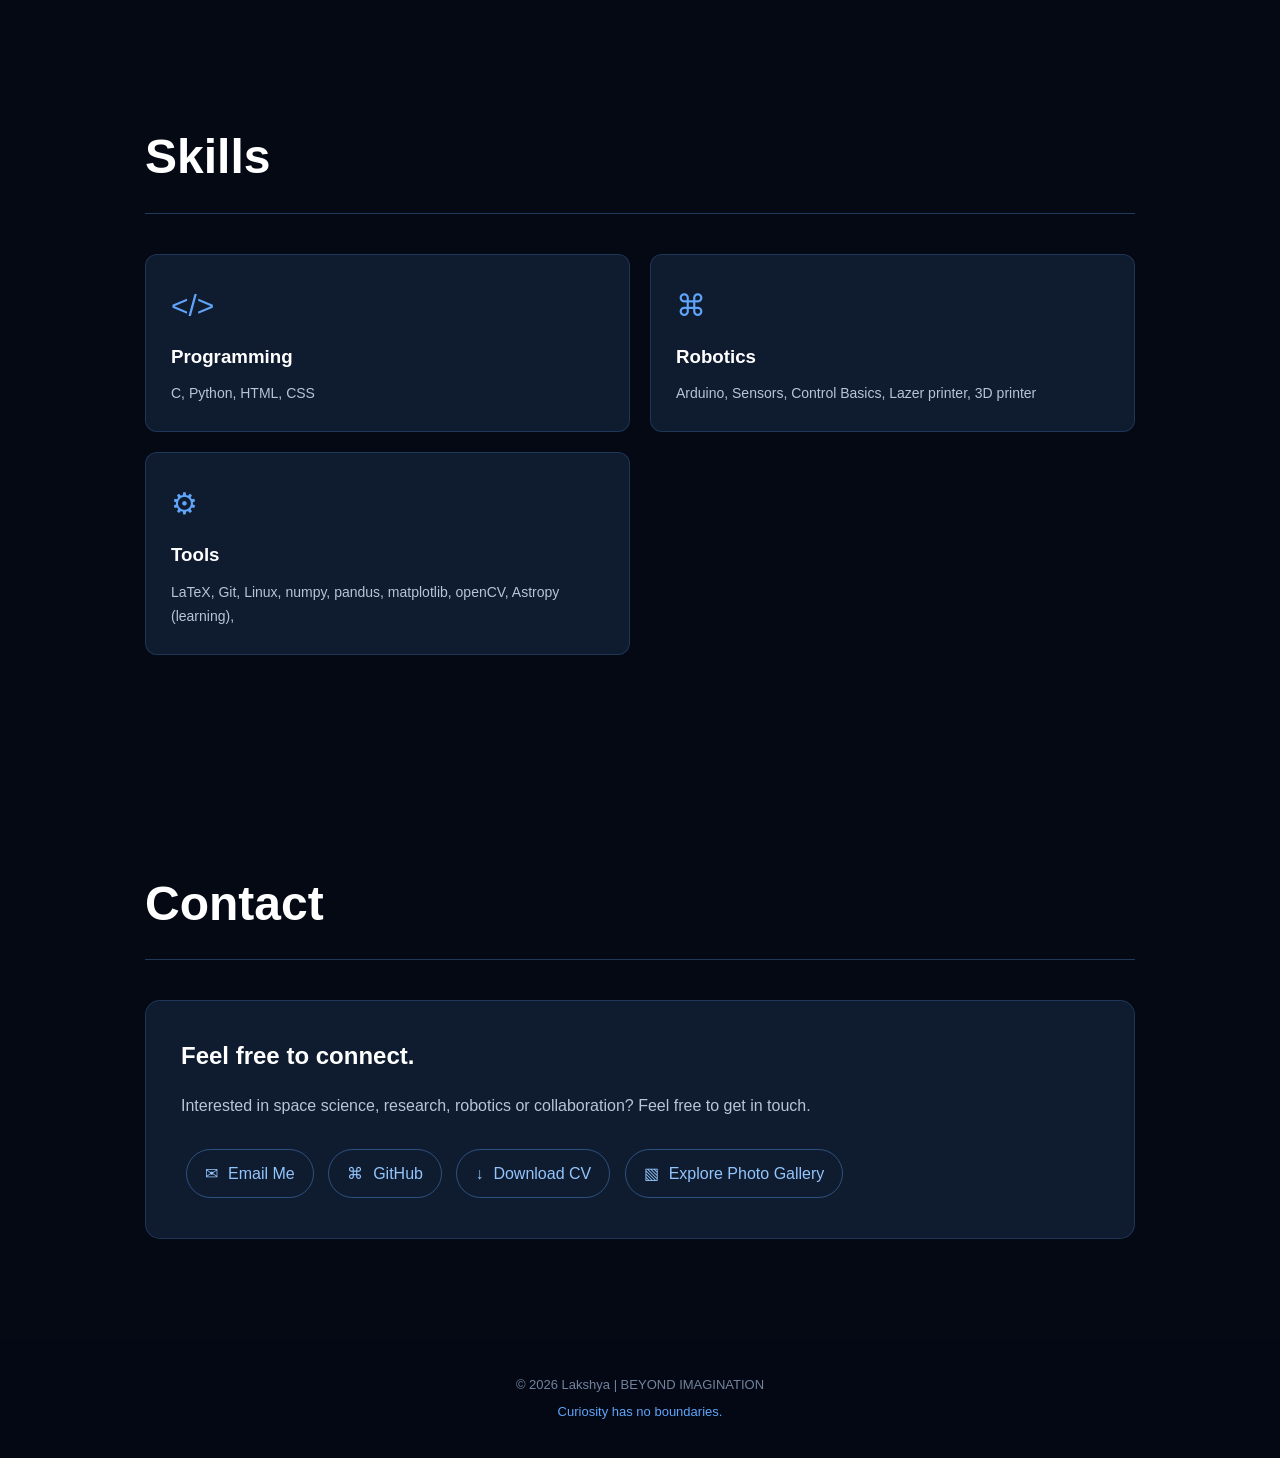
==== commit 01a9838a: "Update CV download link to new file" ====
--- a/index.html
+++ b/index.html
@@ -345,7 +345,7 @@
                     <span>⌘</span> GitHub
                 </a>
 
-                <a href="assets/FINAL_CV1.pdf"
+                <a href="assets/FINALgreteg_CV1.pdf"
                    target="_blank"
                    rel="noopener noreferrer"
                    class="contact-link">
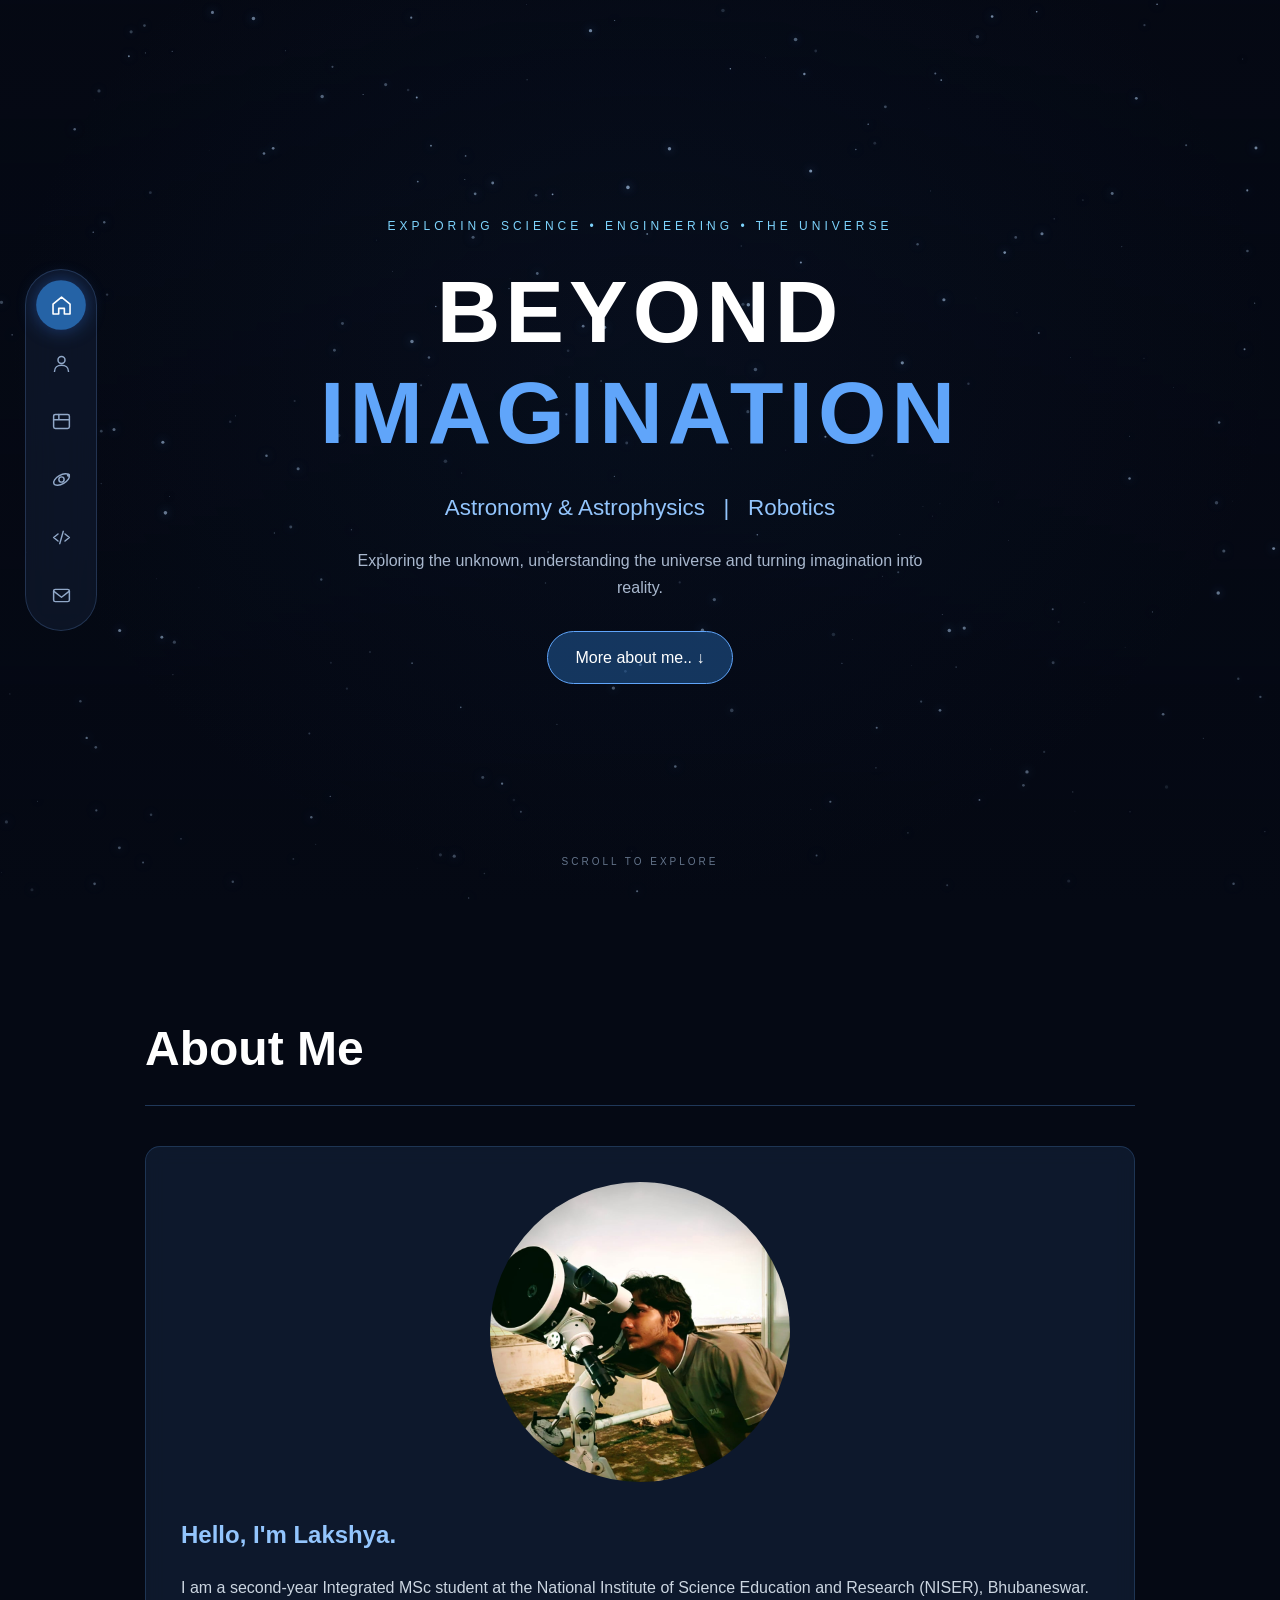
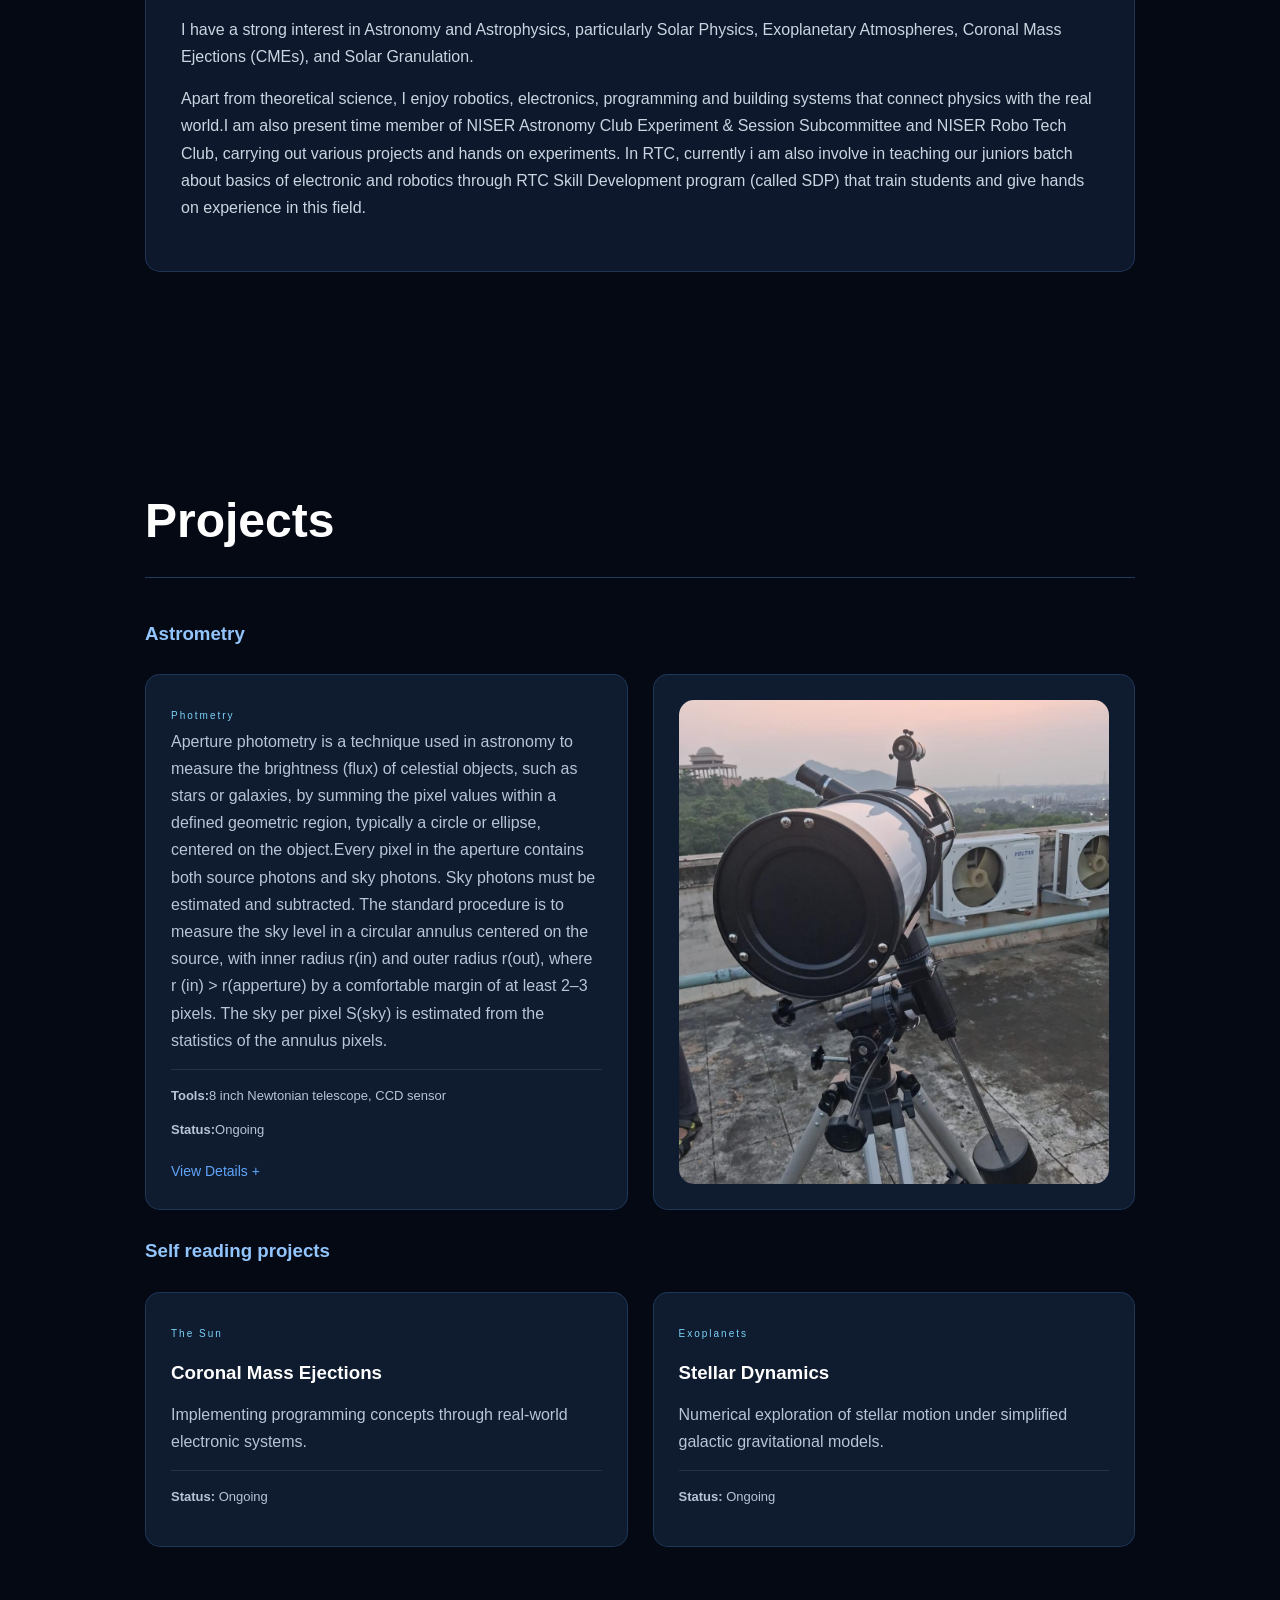
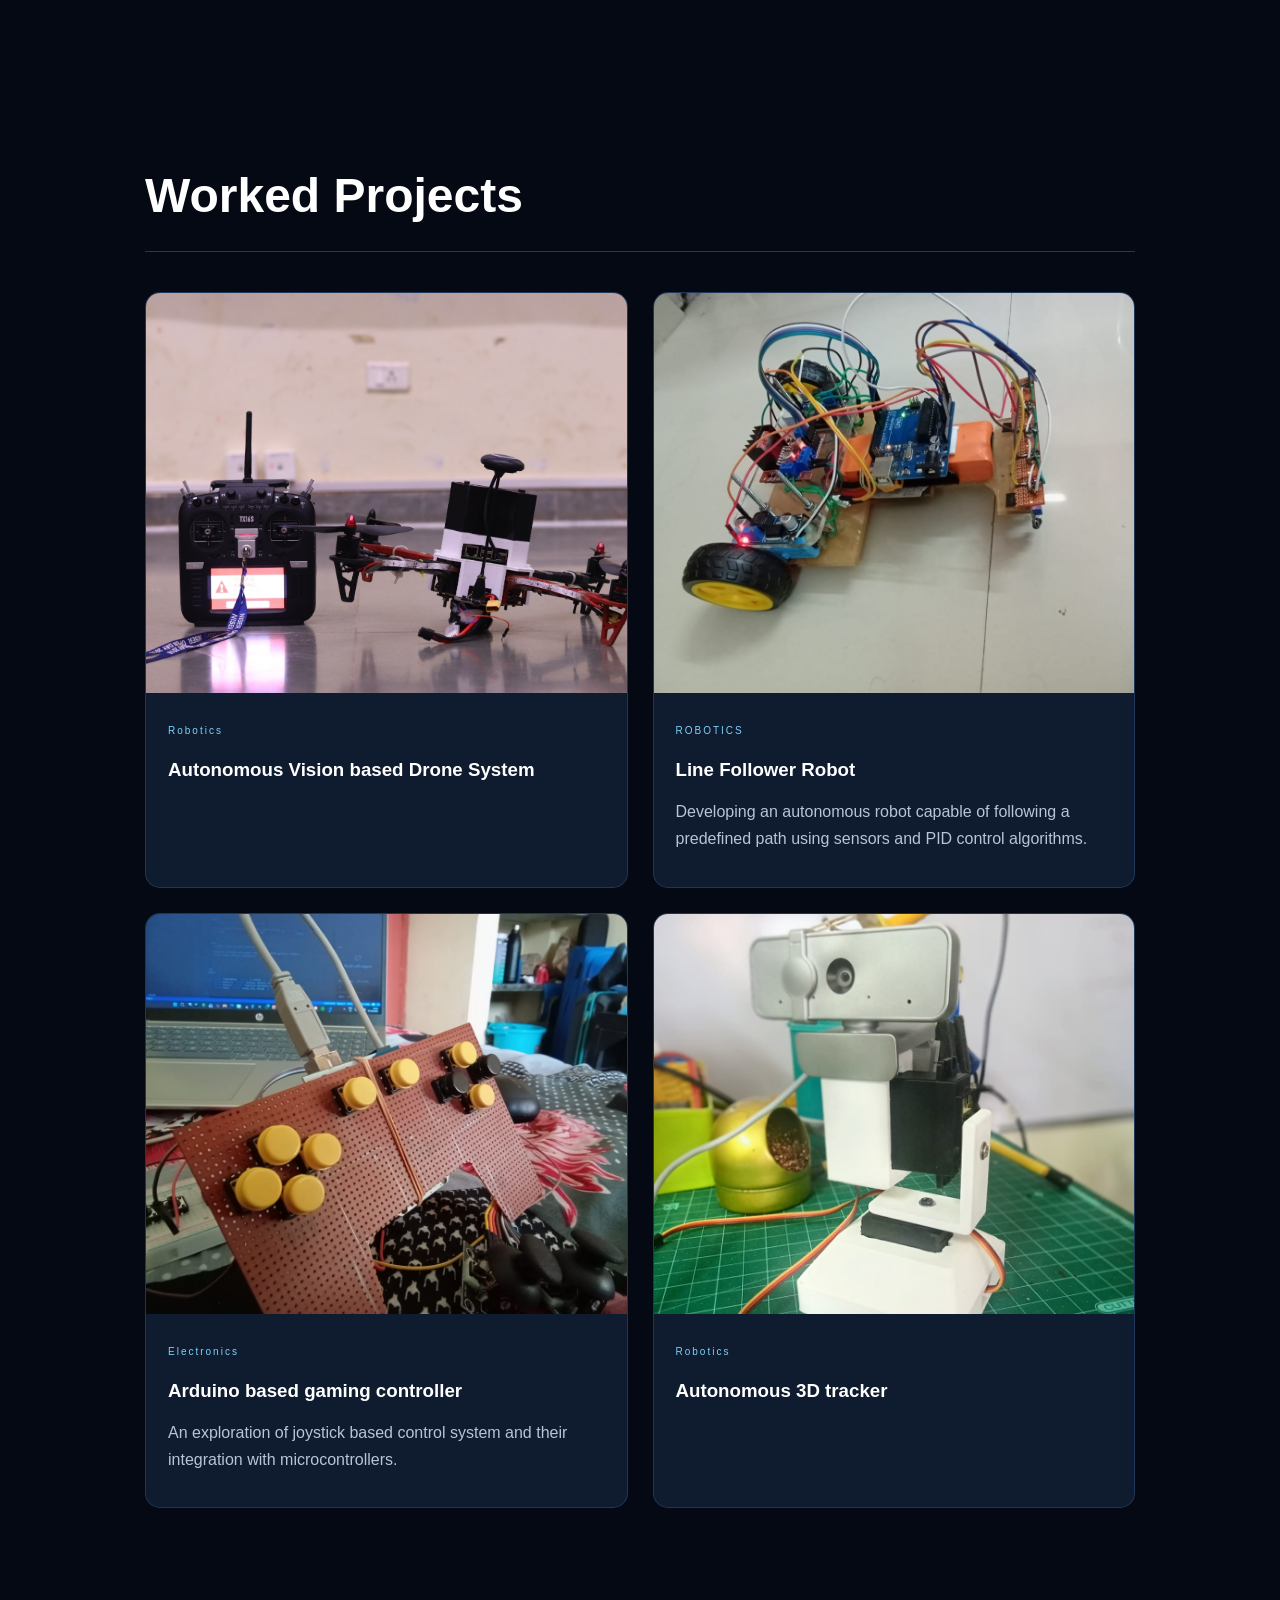
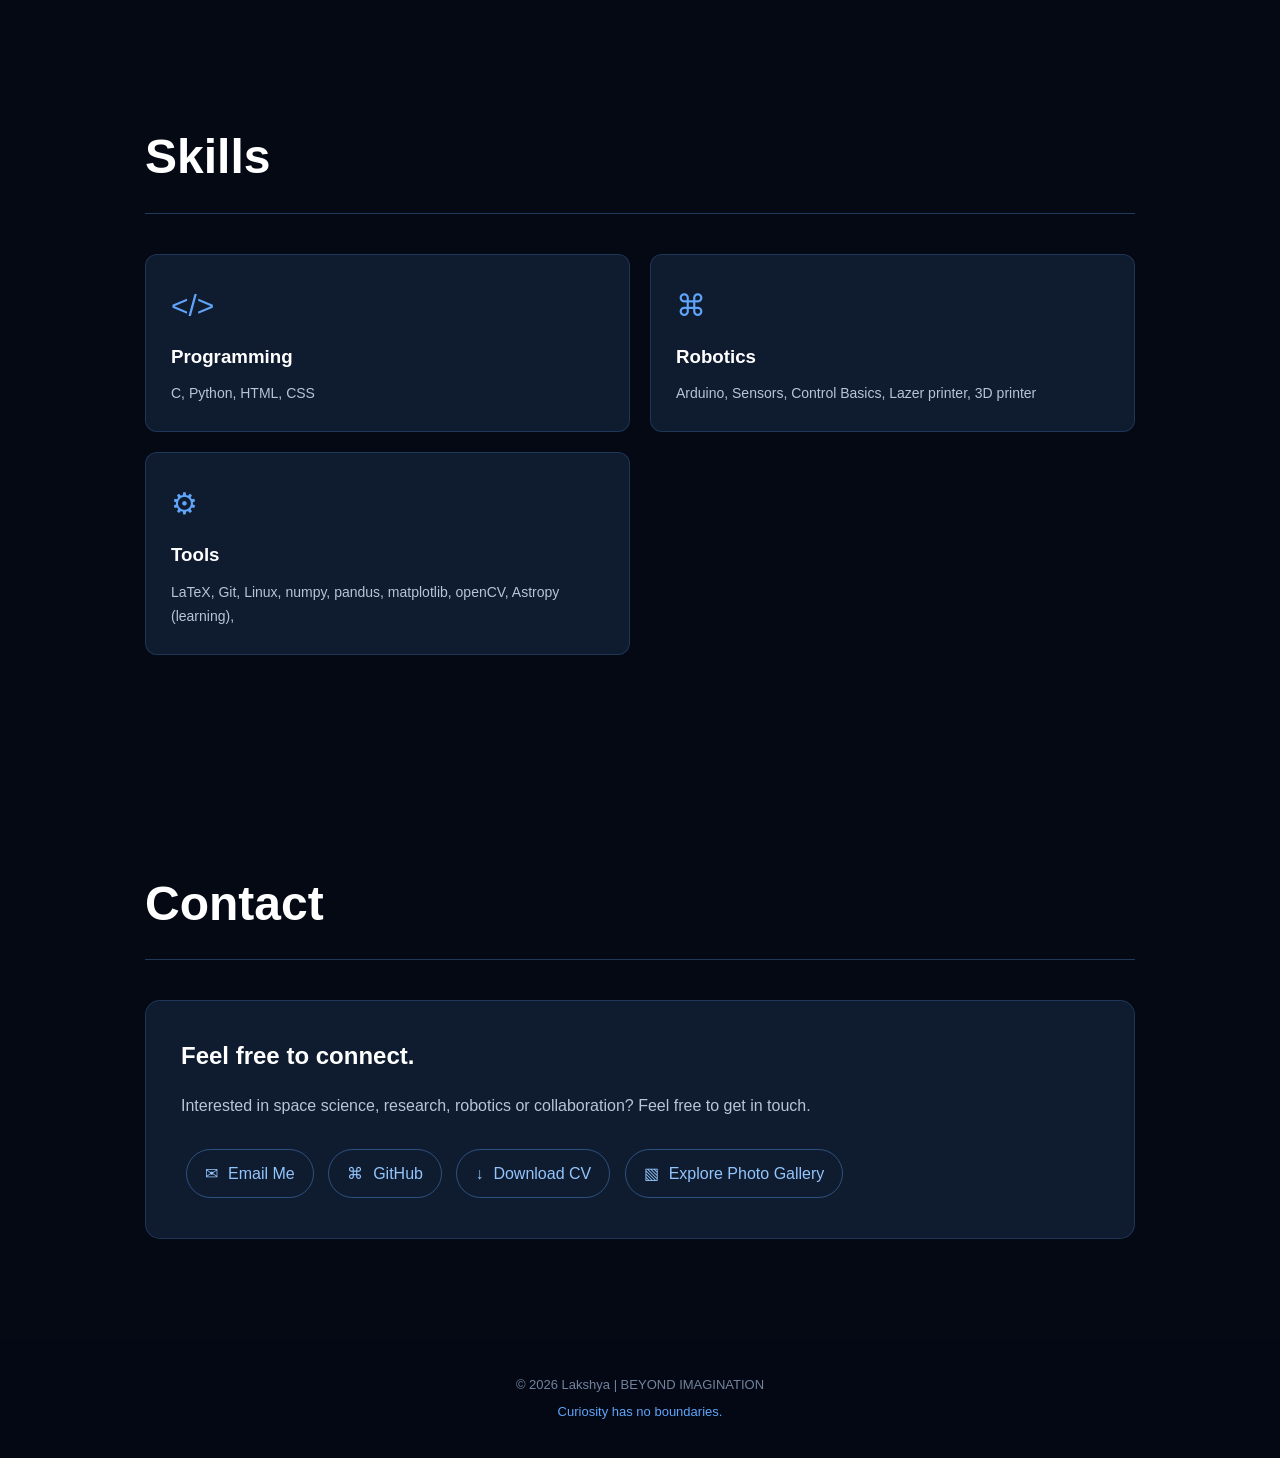
==== commit 9ca5fbdc: "Update CV download link in index.html" ====
--- a/index.html
+++ b/index.html
@@ -345,7 +345,7 @@
                     <span>⌘</span> GitHub
                 </a>
 
-                <a href="assets/FINALgreteg_CV1.pdf"
+                <a href="assets/FINAL_CV.pdf"
                    target="_blank"
                    rel="noopener noreferrer"
                    class="contact-link">
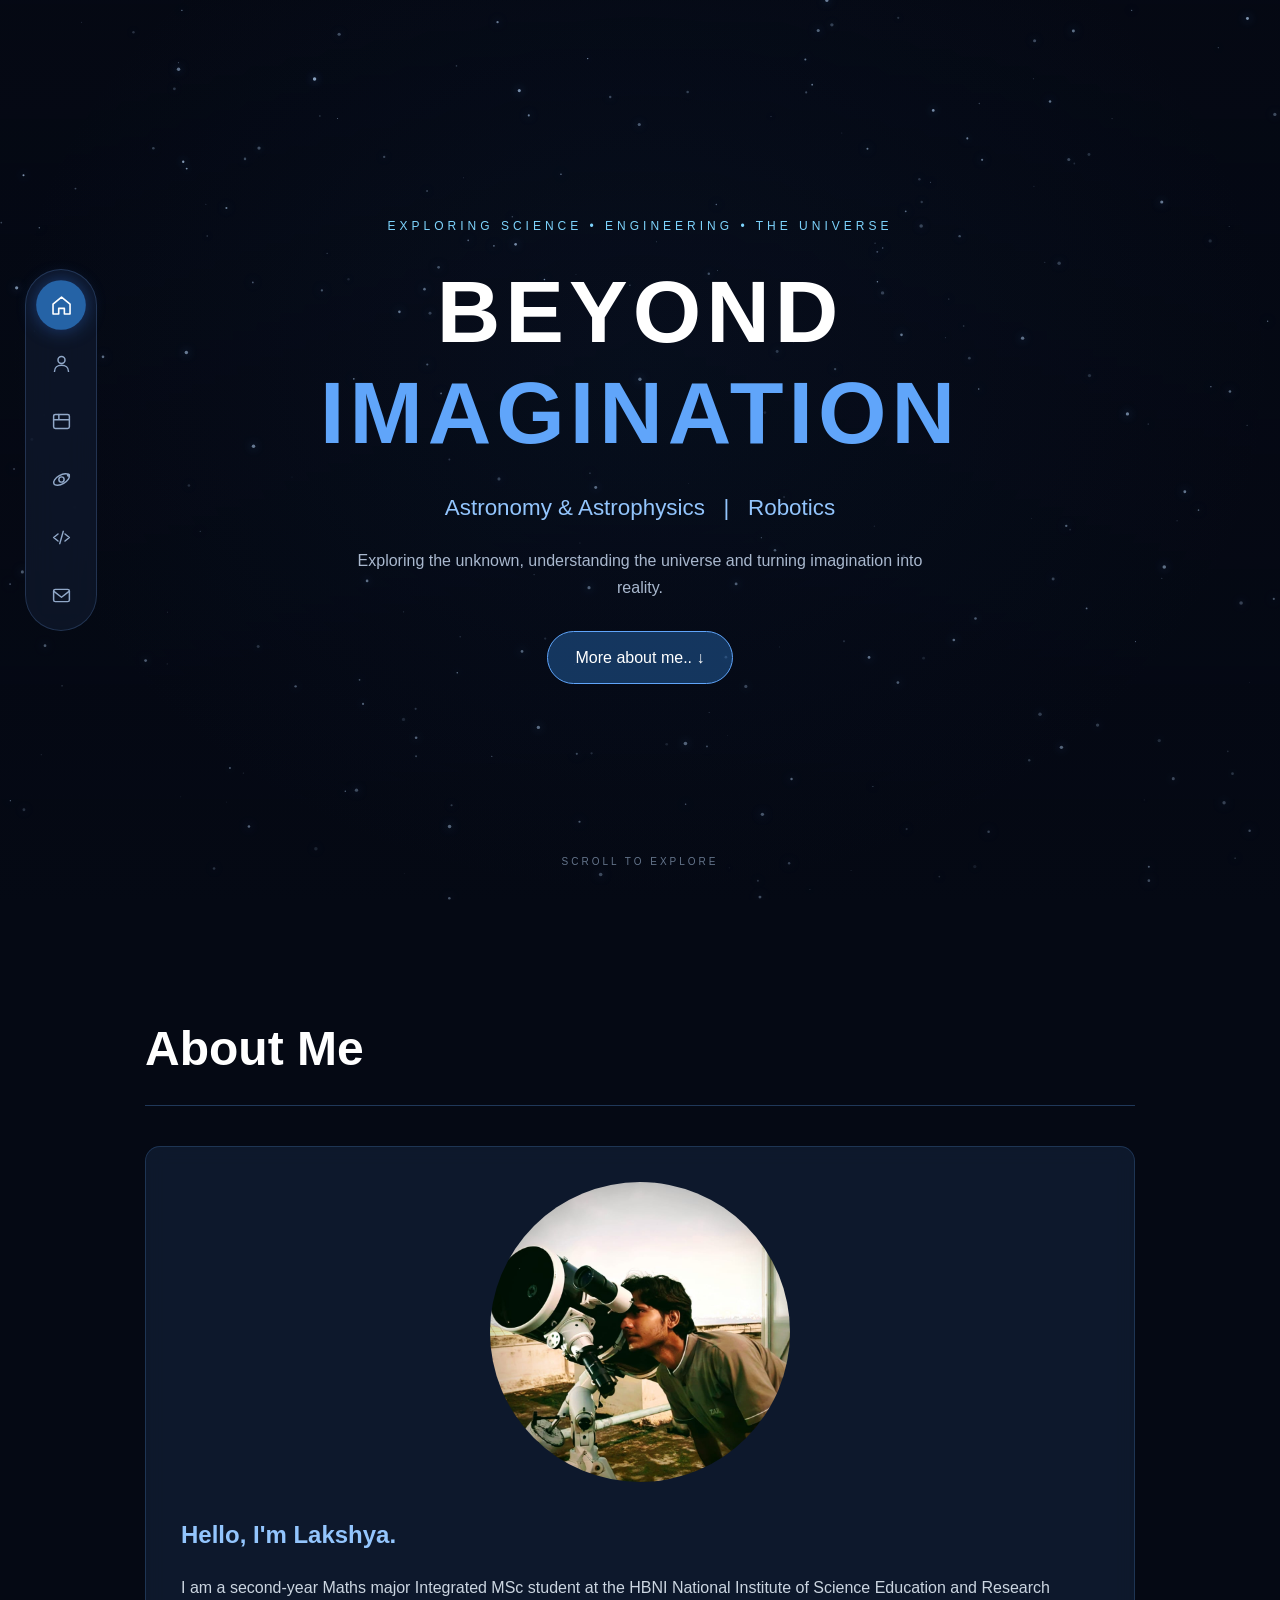
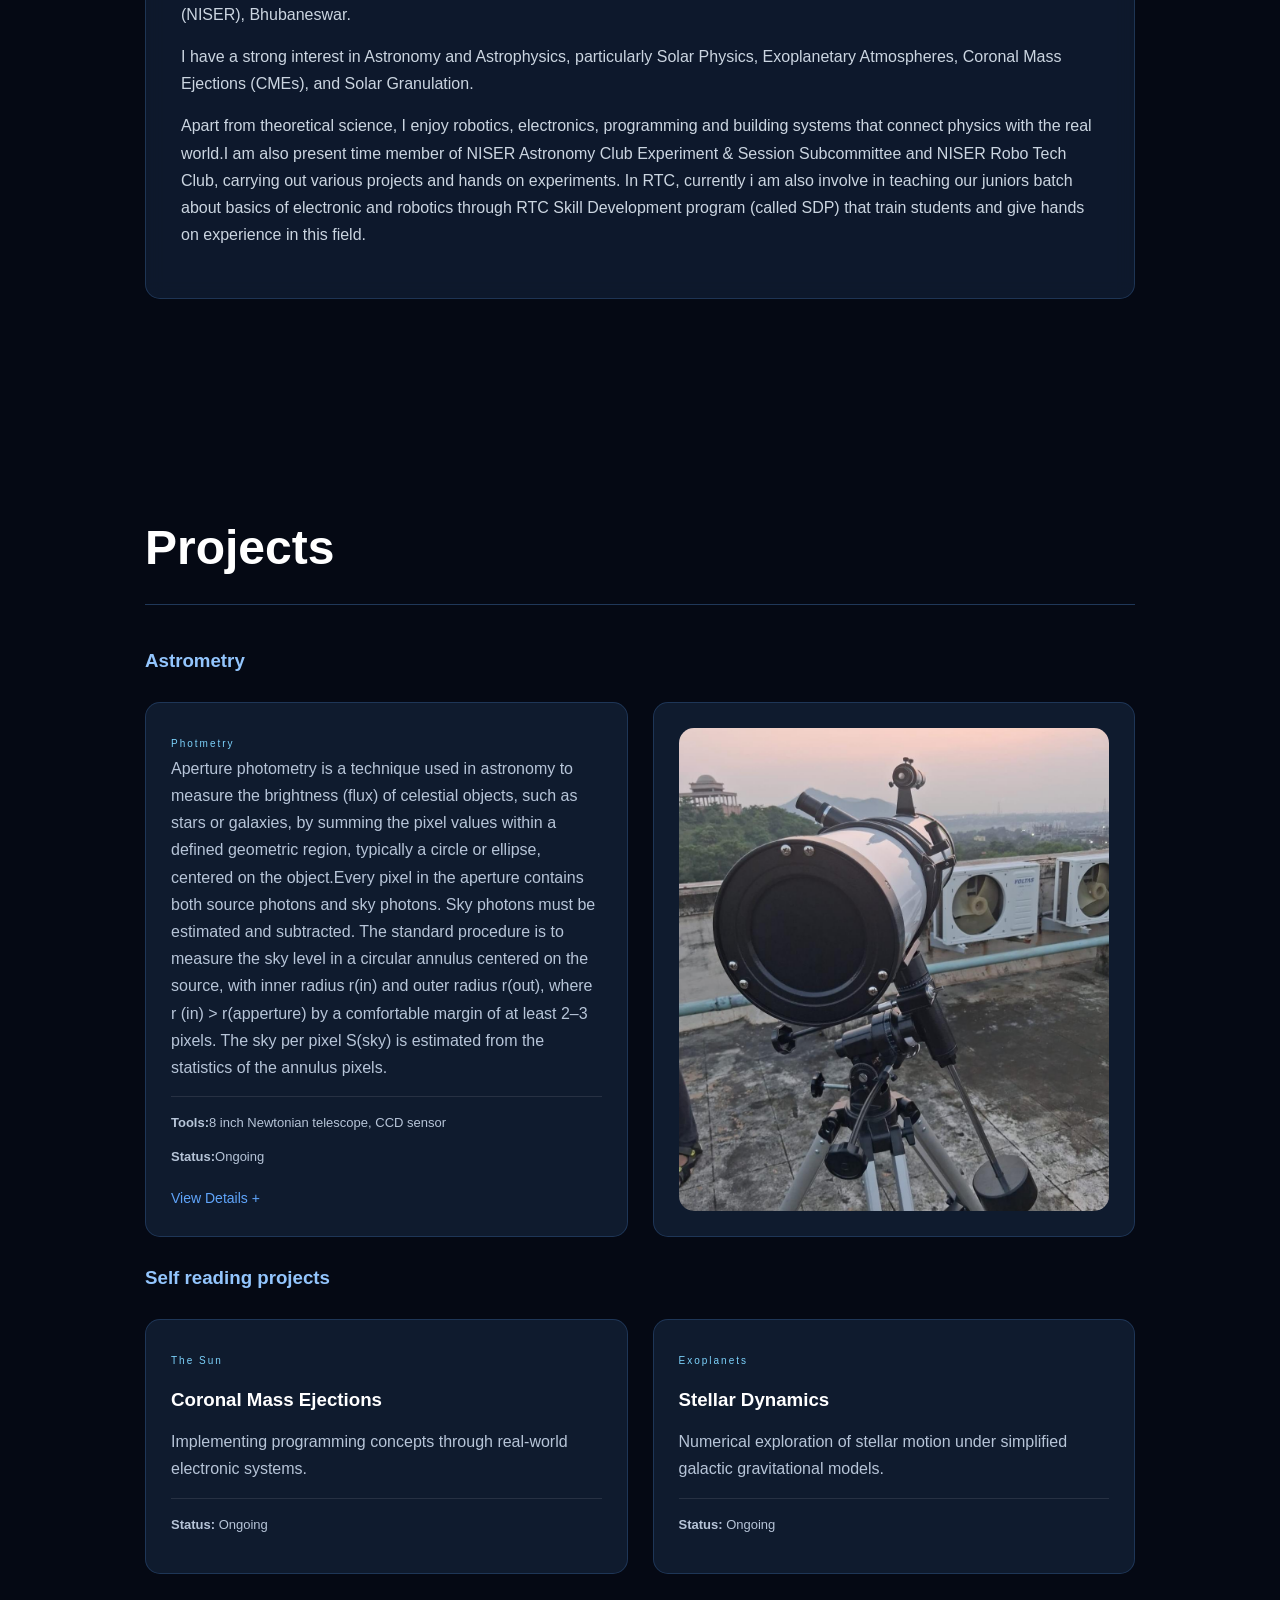
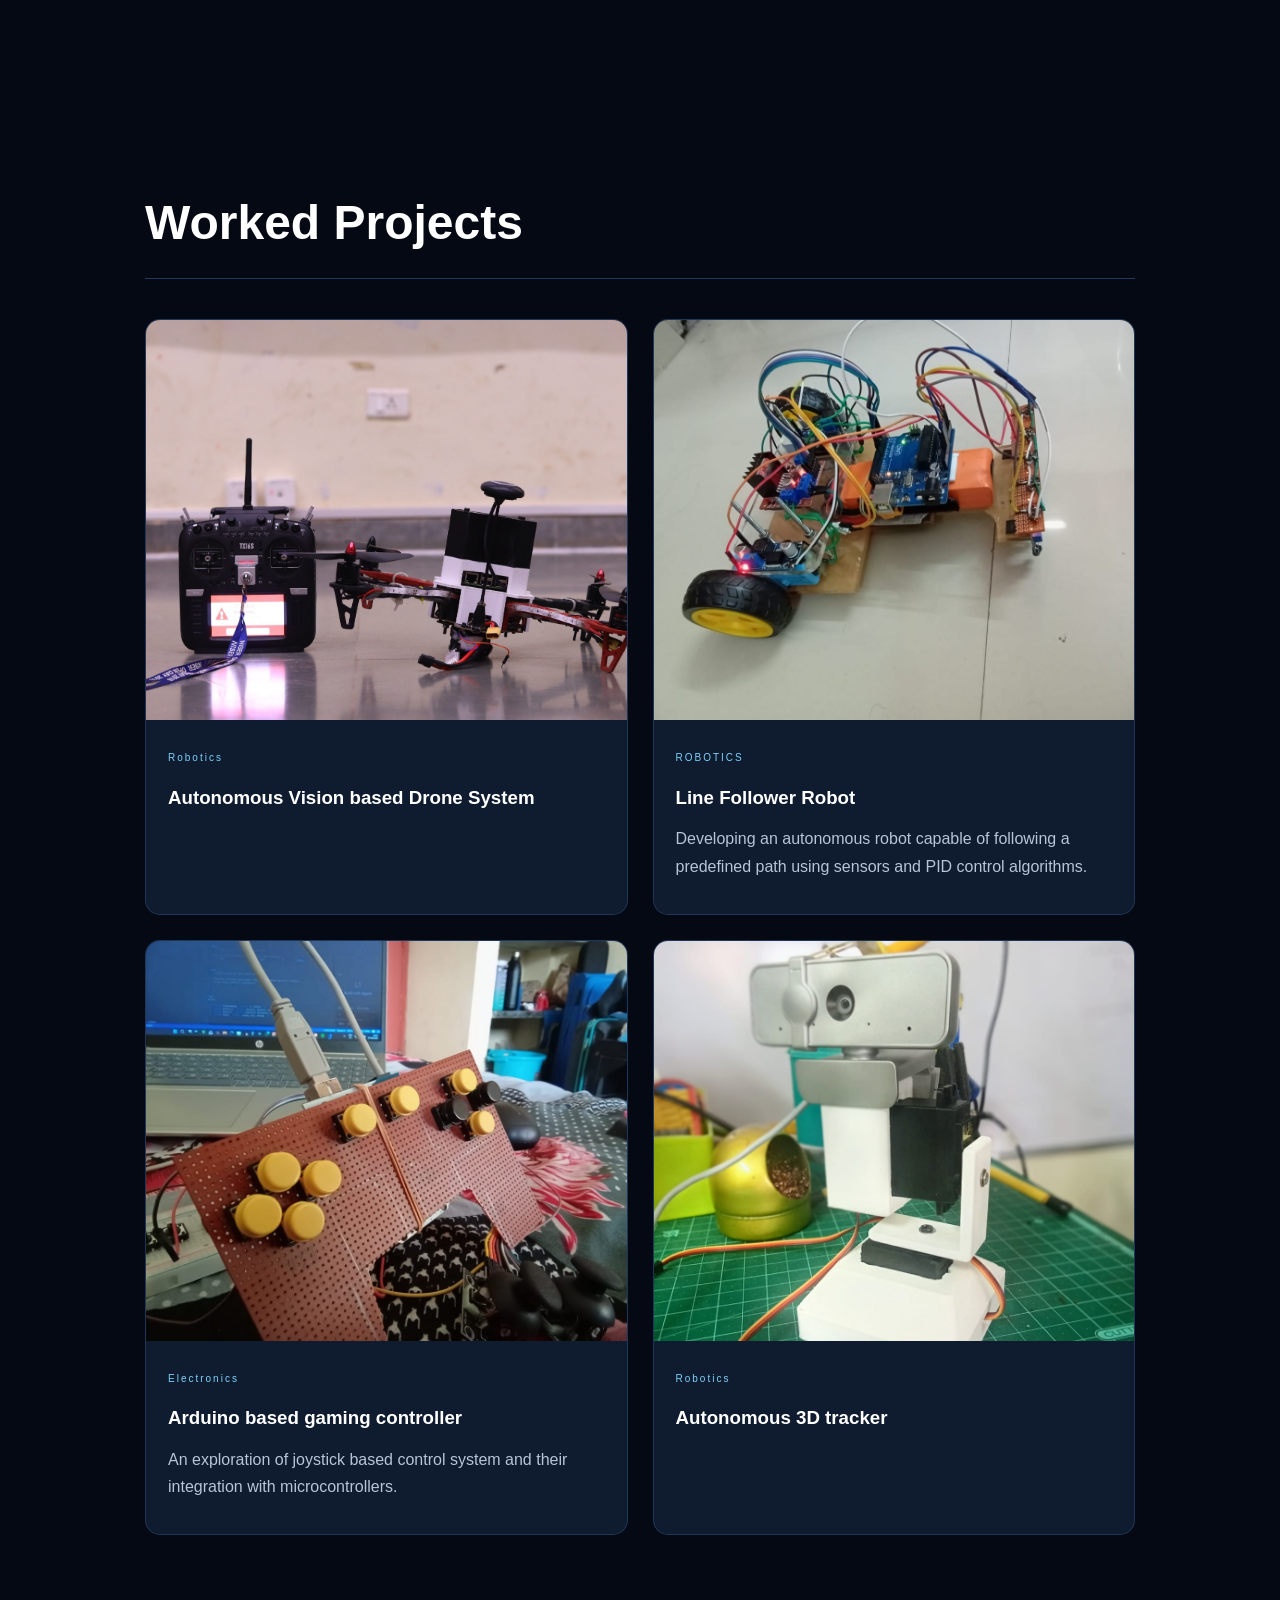
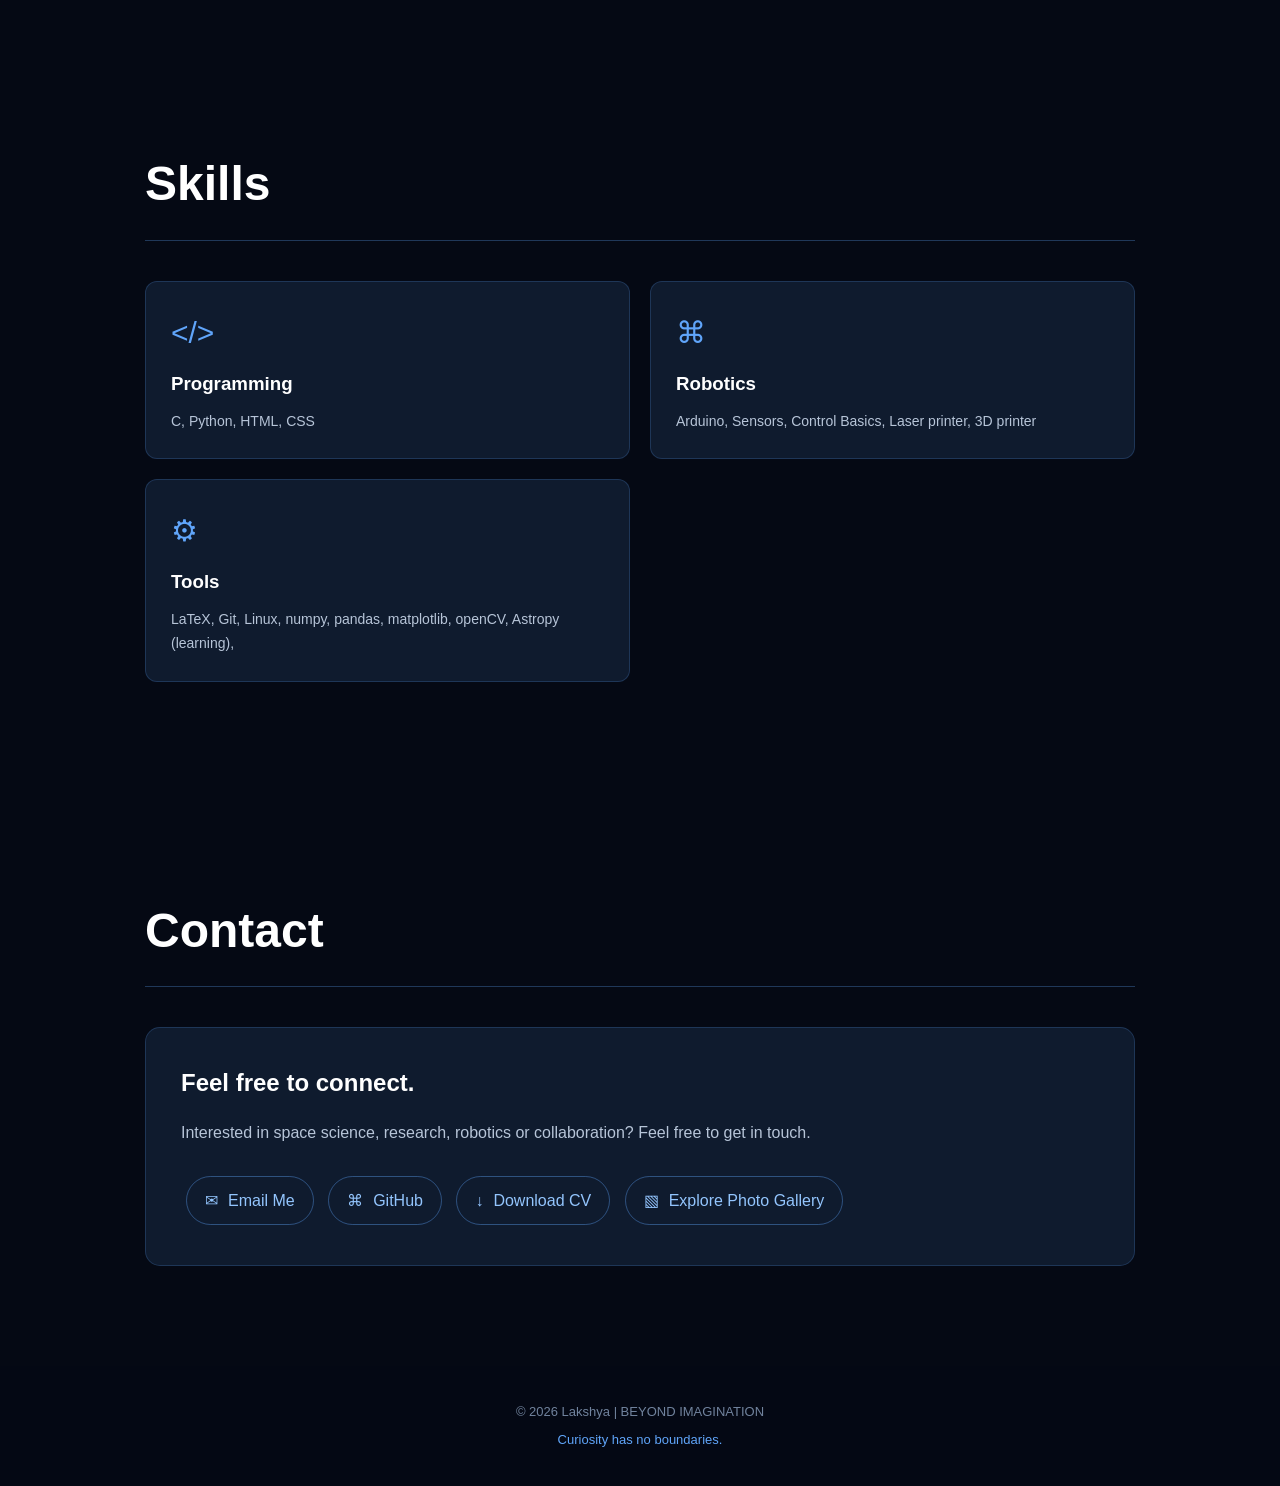
==== commit a9375465: "Fix spelling errors in personal introduction and skills Updated text to correct spelling and improve" ====
--- a/index.html
+++ b/index.html
@@ -103,8 +103,8 @@
                 <!--<div>-->
                     <h3>Hello, I'm Lakshya.</h3>
                     <p>
-                        I am a second-year Integrated MSc student
-                        at the National Institute of Science Education
+                        I am a second-year Maths major Integrated MSc student
+                        at the HBNI National Institute of Science Education
                         and Research (NISER), Bhubaneswar.
                     </p>
                     <p>
@@ -296,7 +296,7 @@
                 <div class="skill-card">
                     <span class="skill-symbol">⌘</span>
                     <h3>Robotics</h3>
-                    <p>Arduino, Sensors, Control Basics, Lazer printer, 3D printer</p>
+                    <p>Arduino, Sensors, Control Basics, Laser printer, 3D printer</p>
                 </div>
 
                 <!-- <div class="skill-card">
@@ -308,7 +308,7 @@
                 <div class="skill-card">
                     <span class="skill-symbol">⚙</span>
                     <h3>Tools</h3>
-                    <p>LaTeX, Git, Linux, numpy, pandus, matplotlib, openCV, Astropy (learning), </p>
+                    <p>LaTeX, Git, Linux, numpy, pandas, matplotlib, openCV, Astropy (learning), </p>
                 </div>
 
             </div>
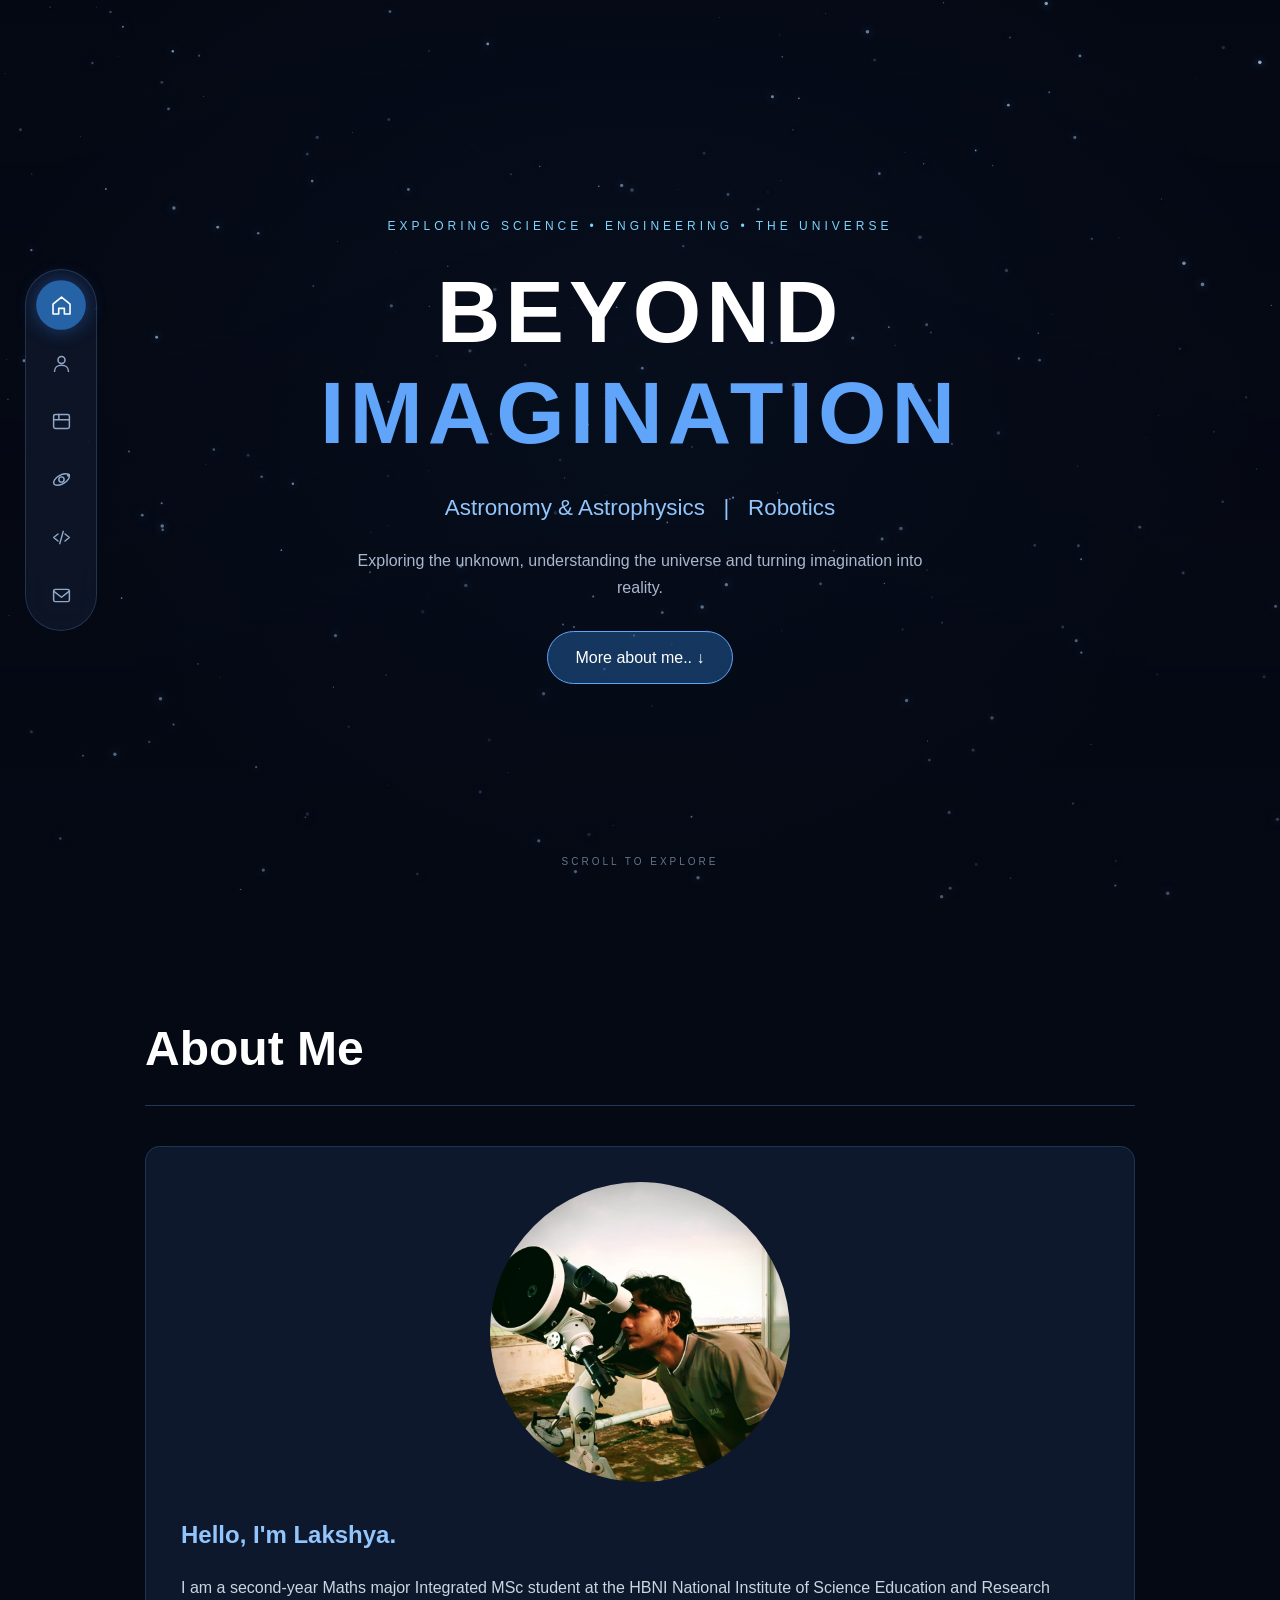
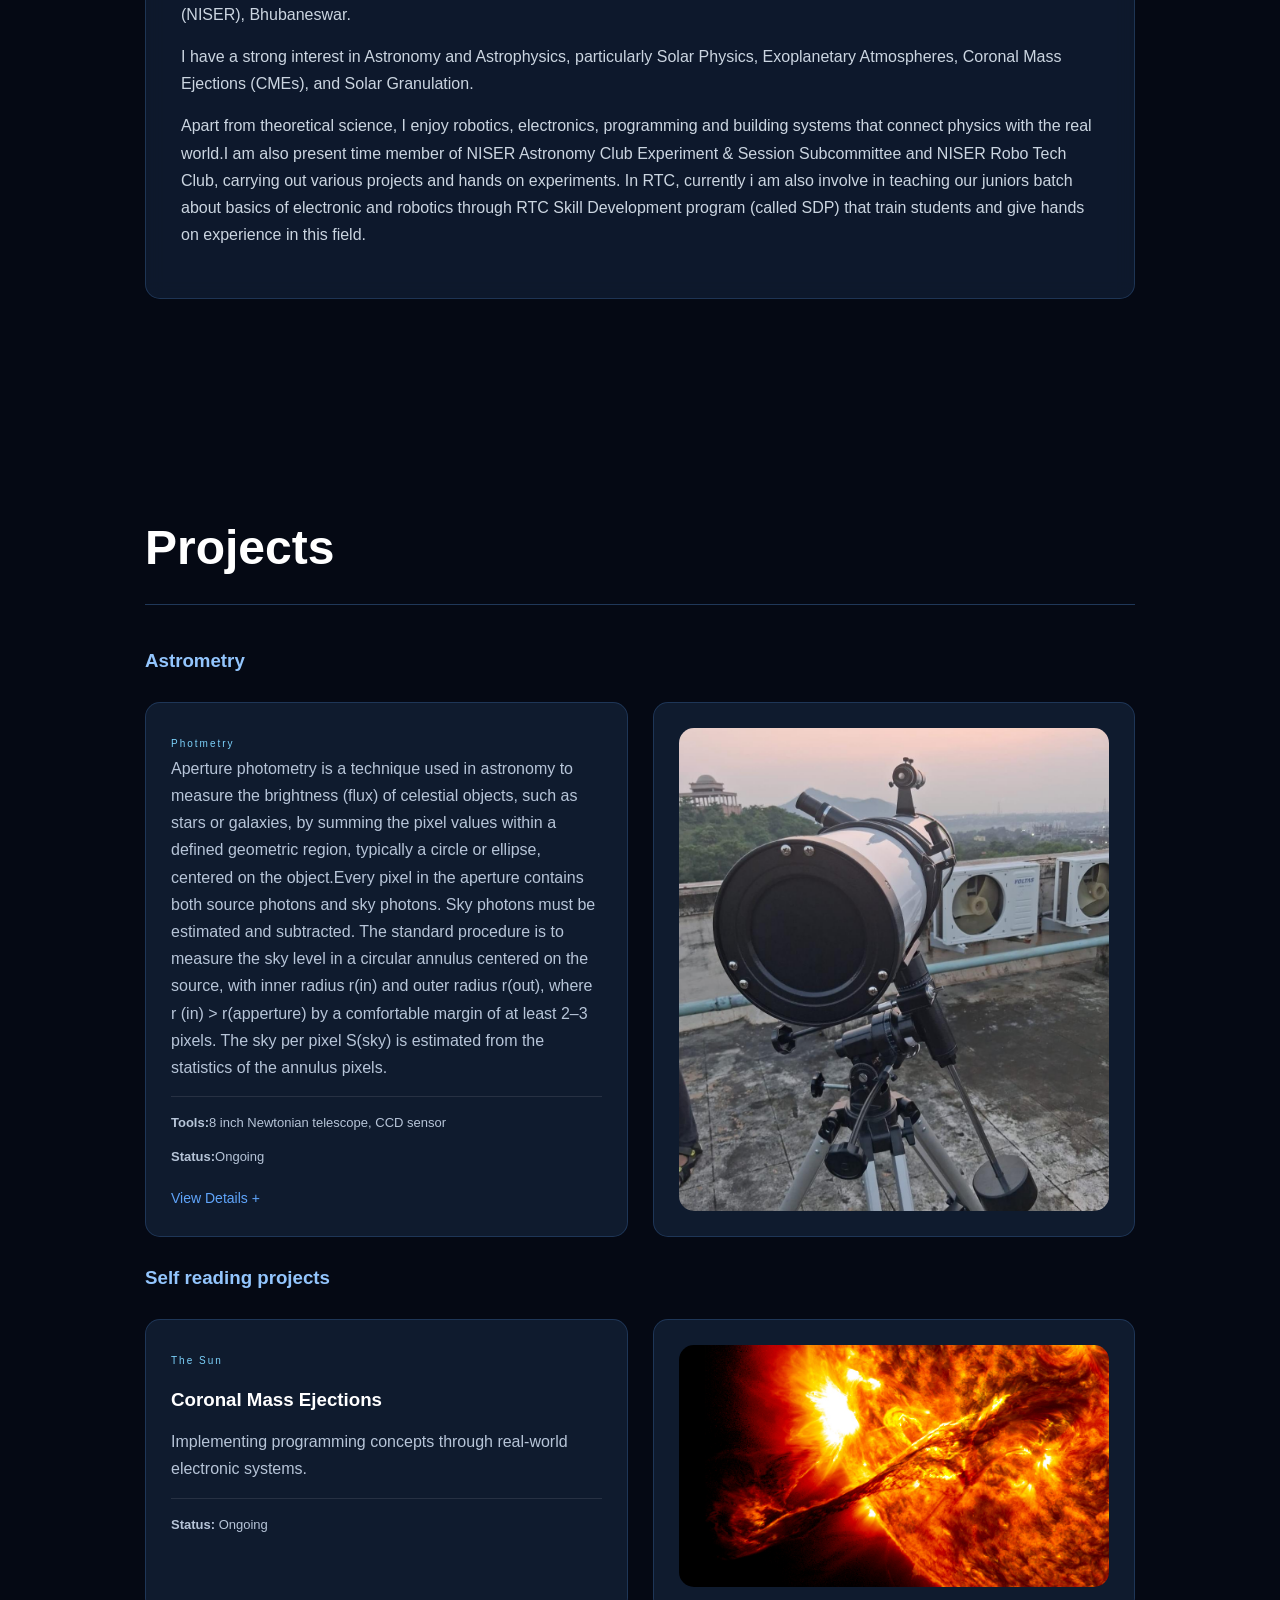
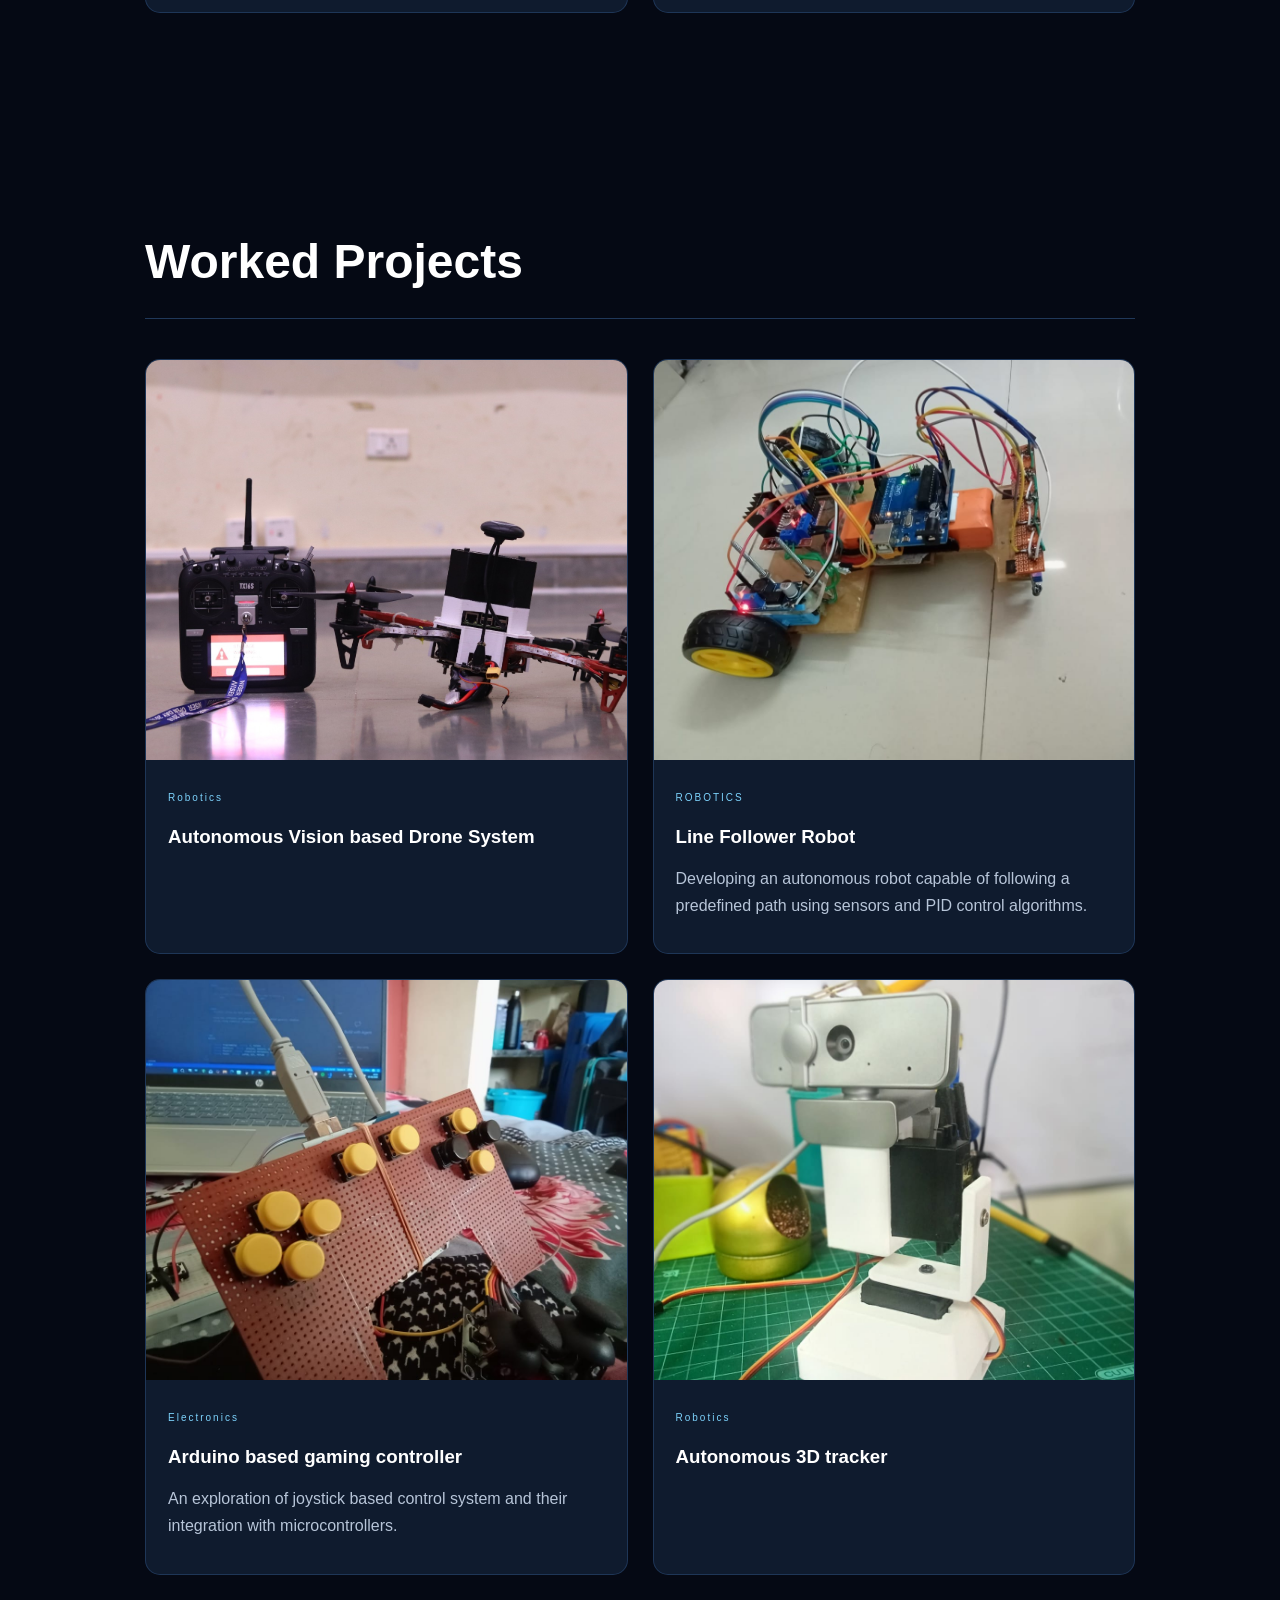
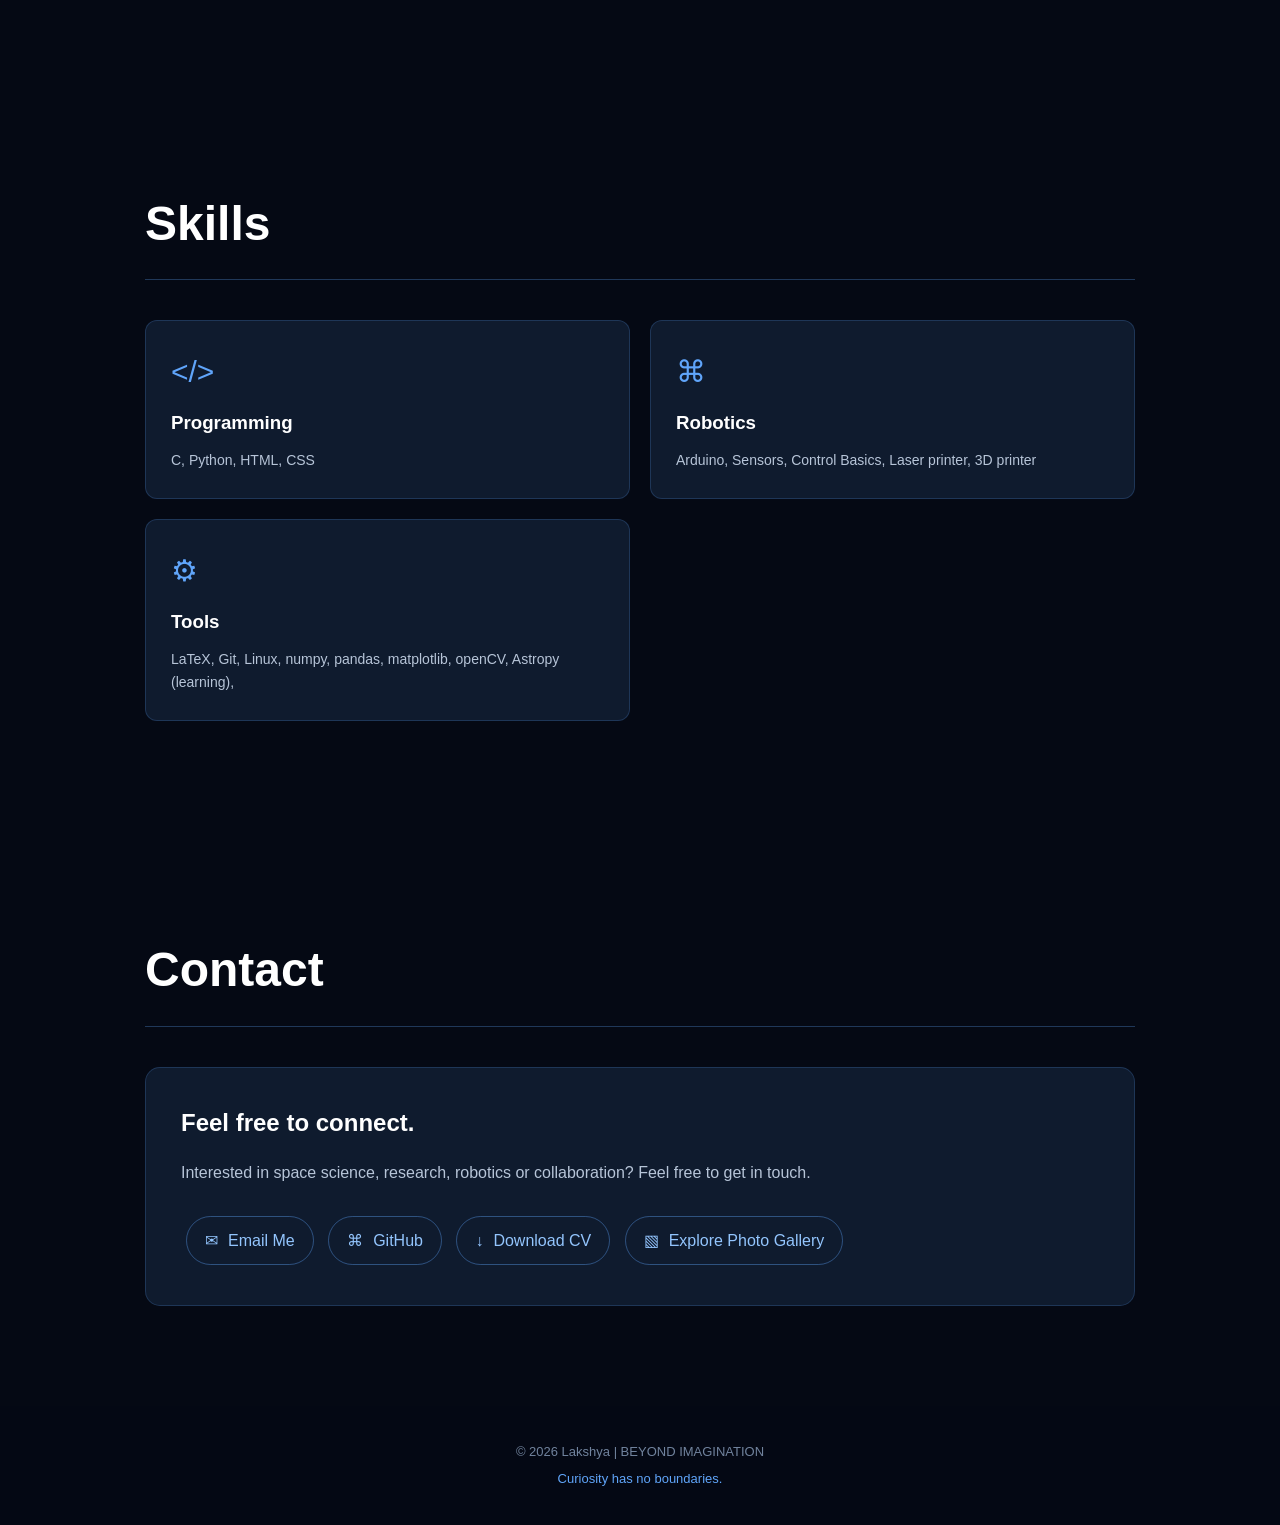
==== commit eb10256e: "Clean up index.html by removing commented code Removed commented-out sections related to the CME pro" ====
--- a/index.html
+++ b/index.html
@@ -179,22 +179,23 @@
                 </article>
 
                 <article class="project-card">
-                    <span class="project-tag">Exoplanets</span>
-
-                    <h3>Stellar Dynamics</h3>
-
-                    <p>
+                    <!--<span class="project-tag">CME</span>-->
+
+                    <!--<h3></h3>-->
+
+                    <!--<p>
                         Numerical exploration of stellar motion
                         under simplified galactic gravitational models.
-                    </p>
-
-                    <div class="project-details">
+                    </p>-->
+
+                    <!-- <div class="project-details">
                         <p><strong>Status:</strong> Ongoing</p>
-                    </div>
+                    </div> -->
 
                     <!-- <button class="details-btn" type="button">
                         View Details +
                     </button> -->
+                    <img src="assets/CME.jpg" alt="CME" class="project-image">
                 </article>
 
             </div>
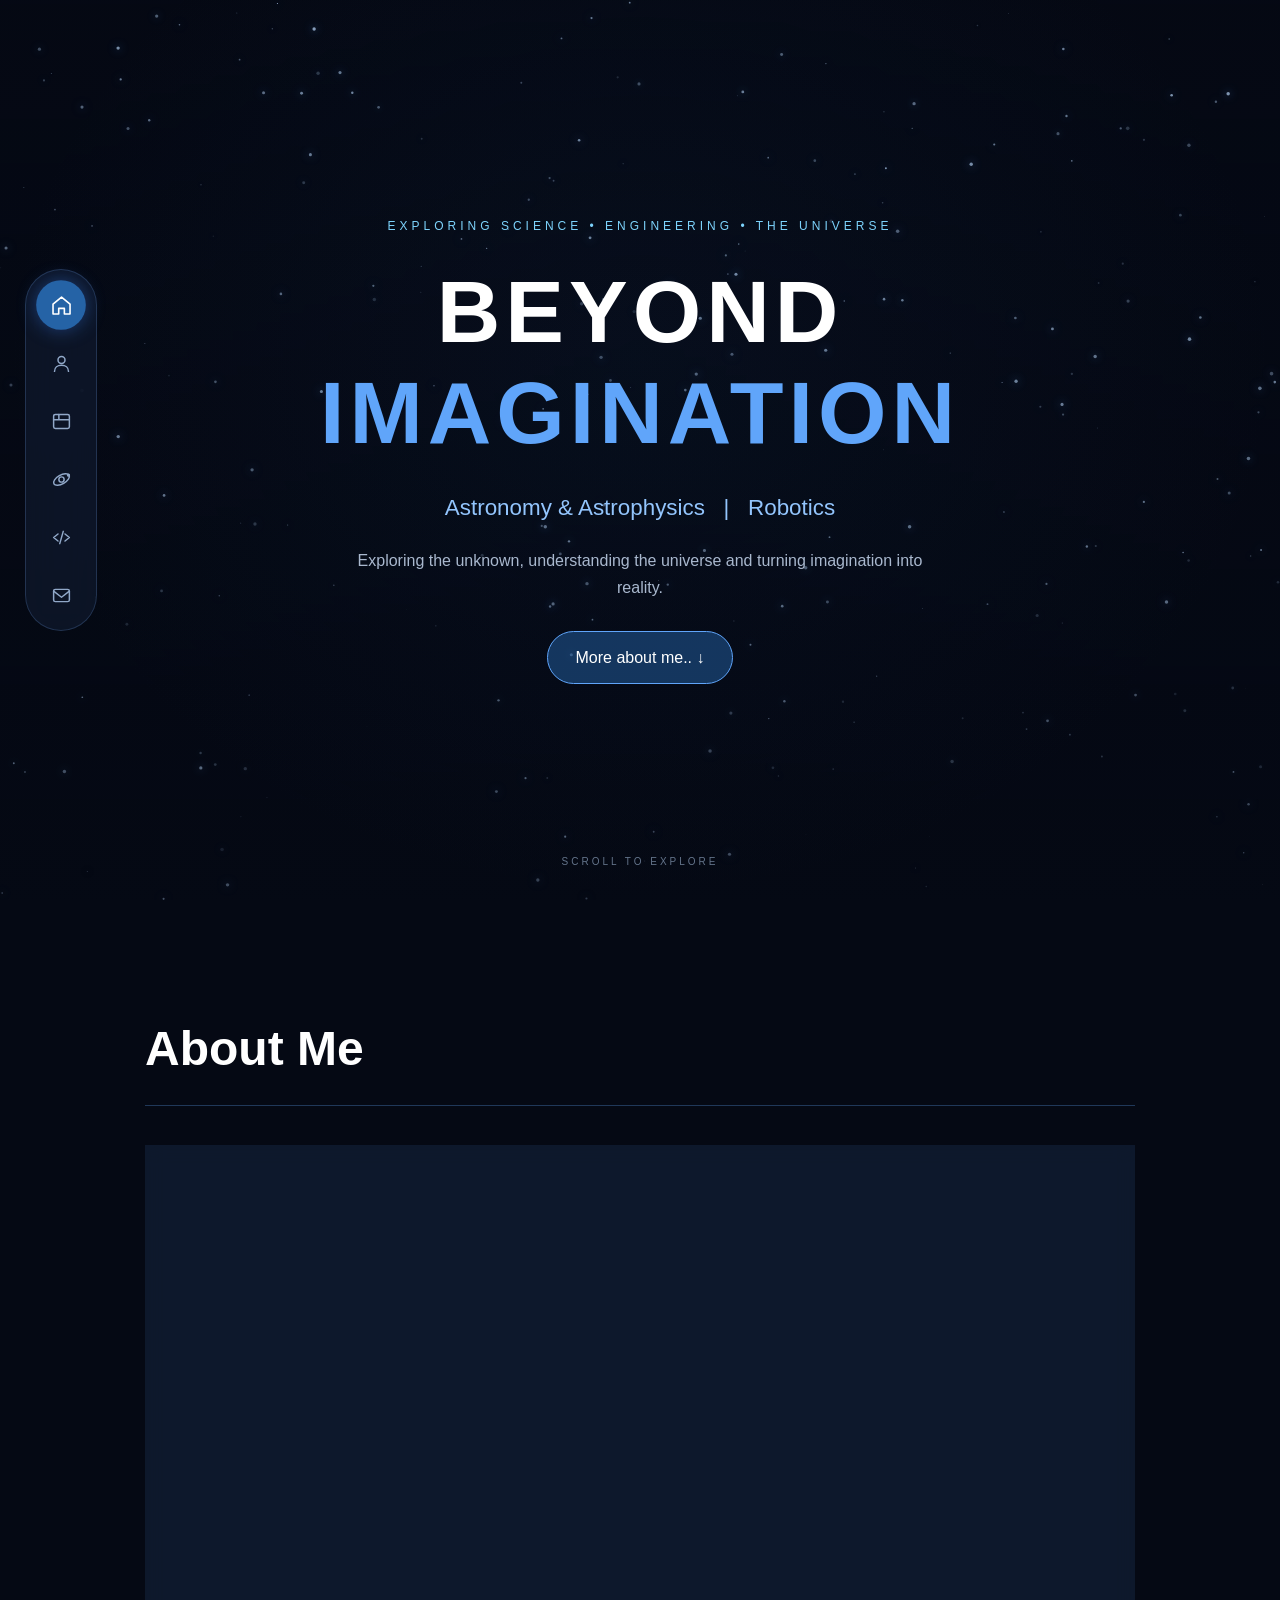
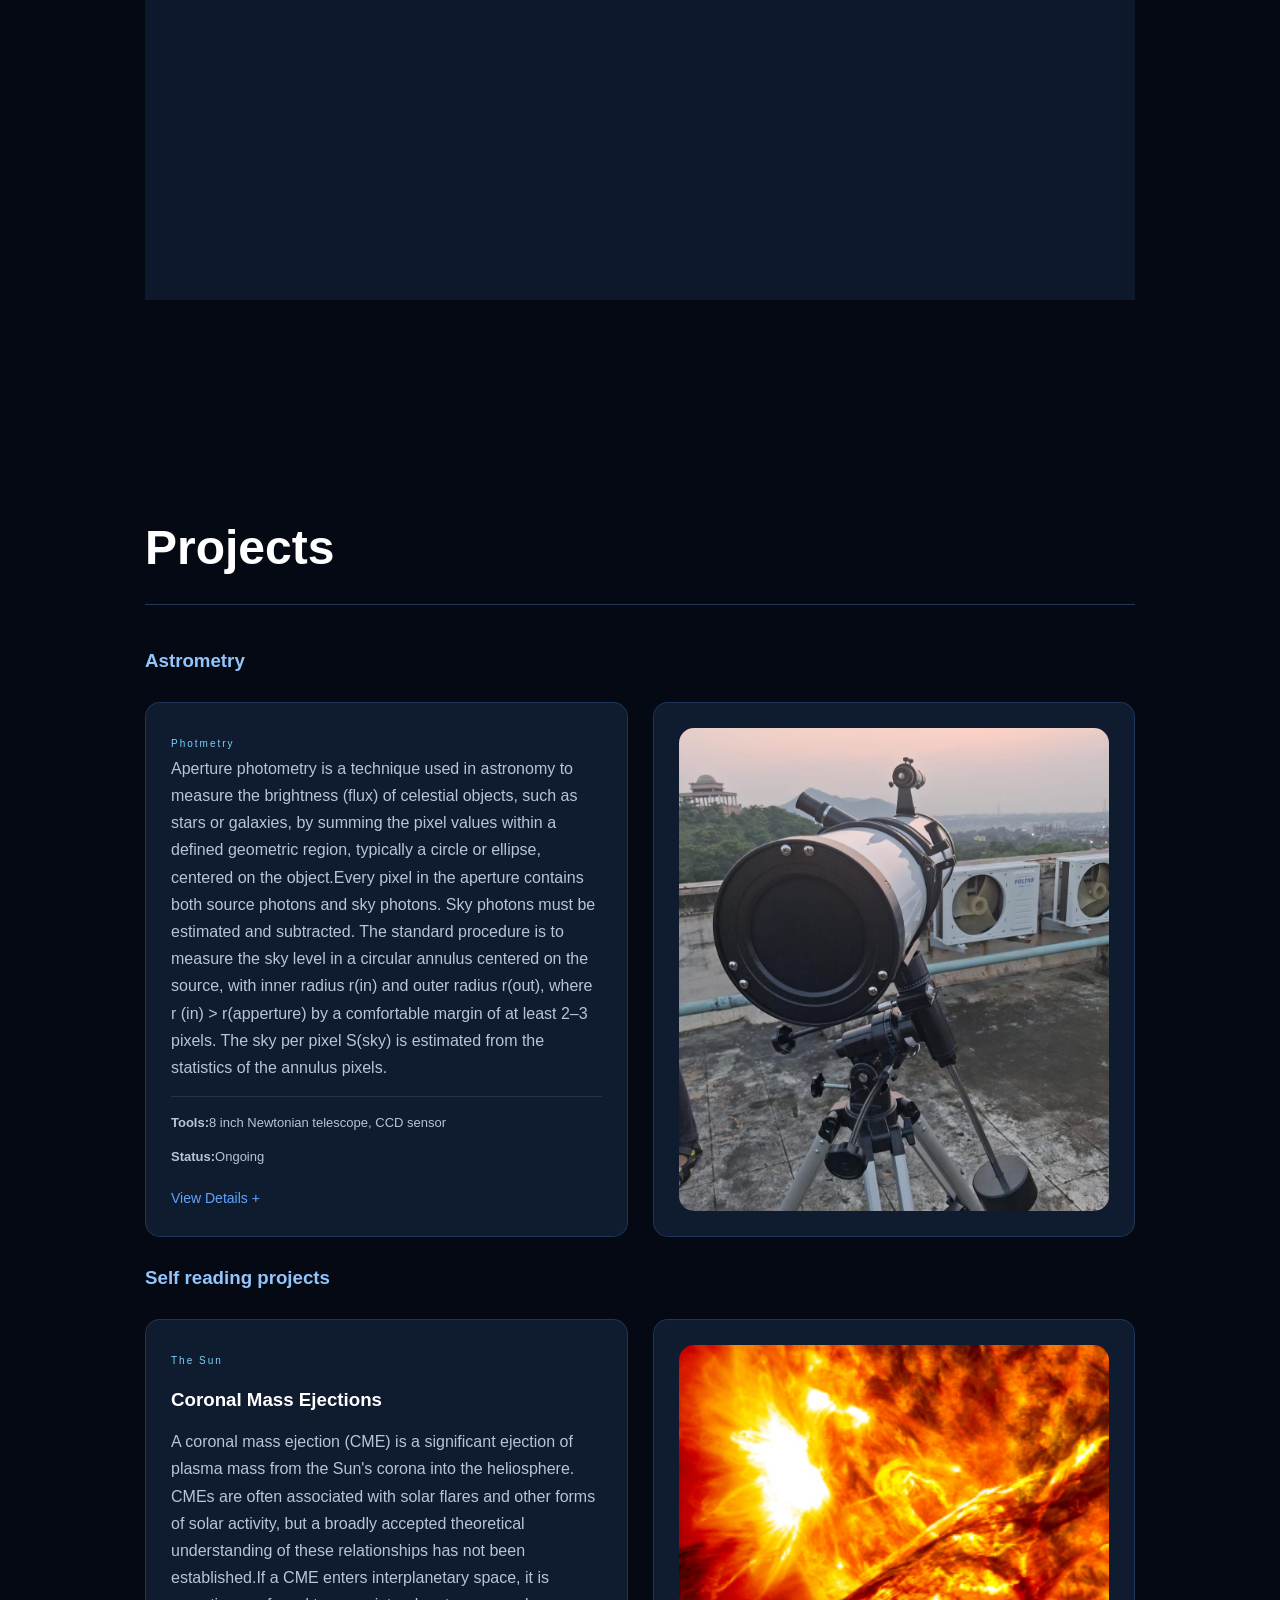
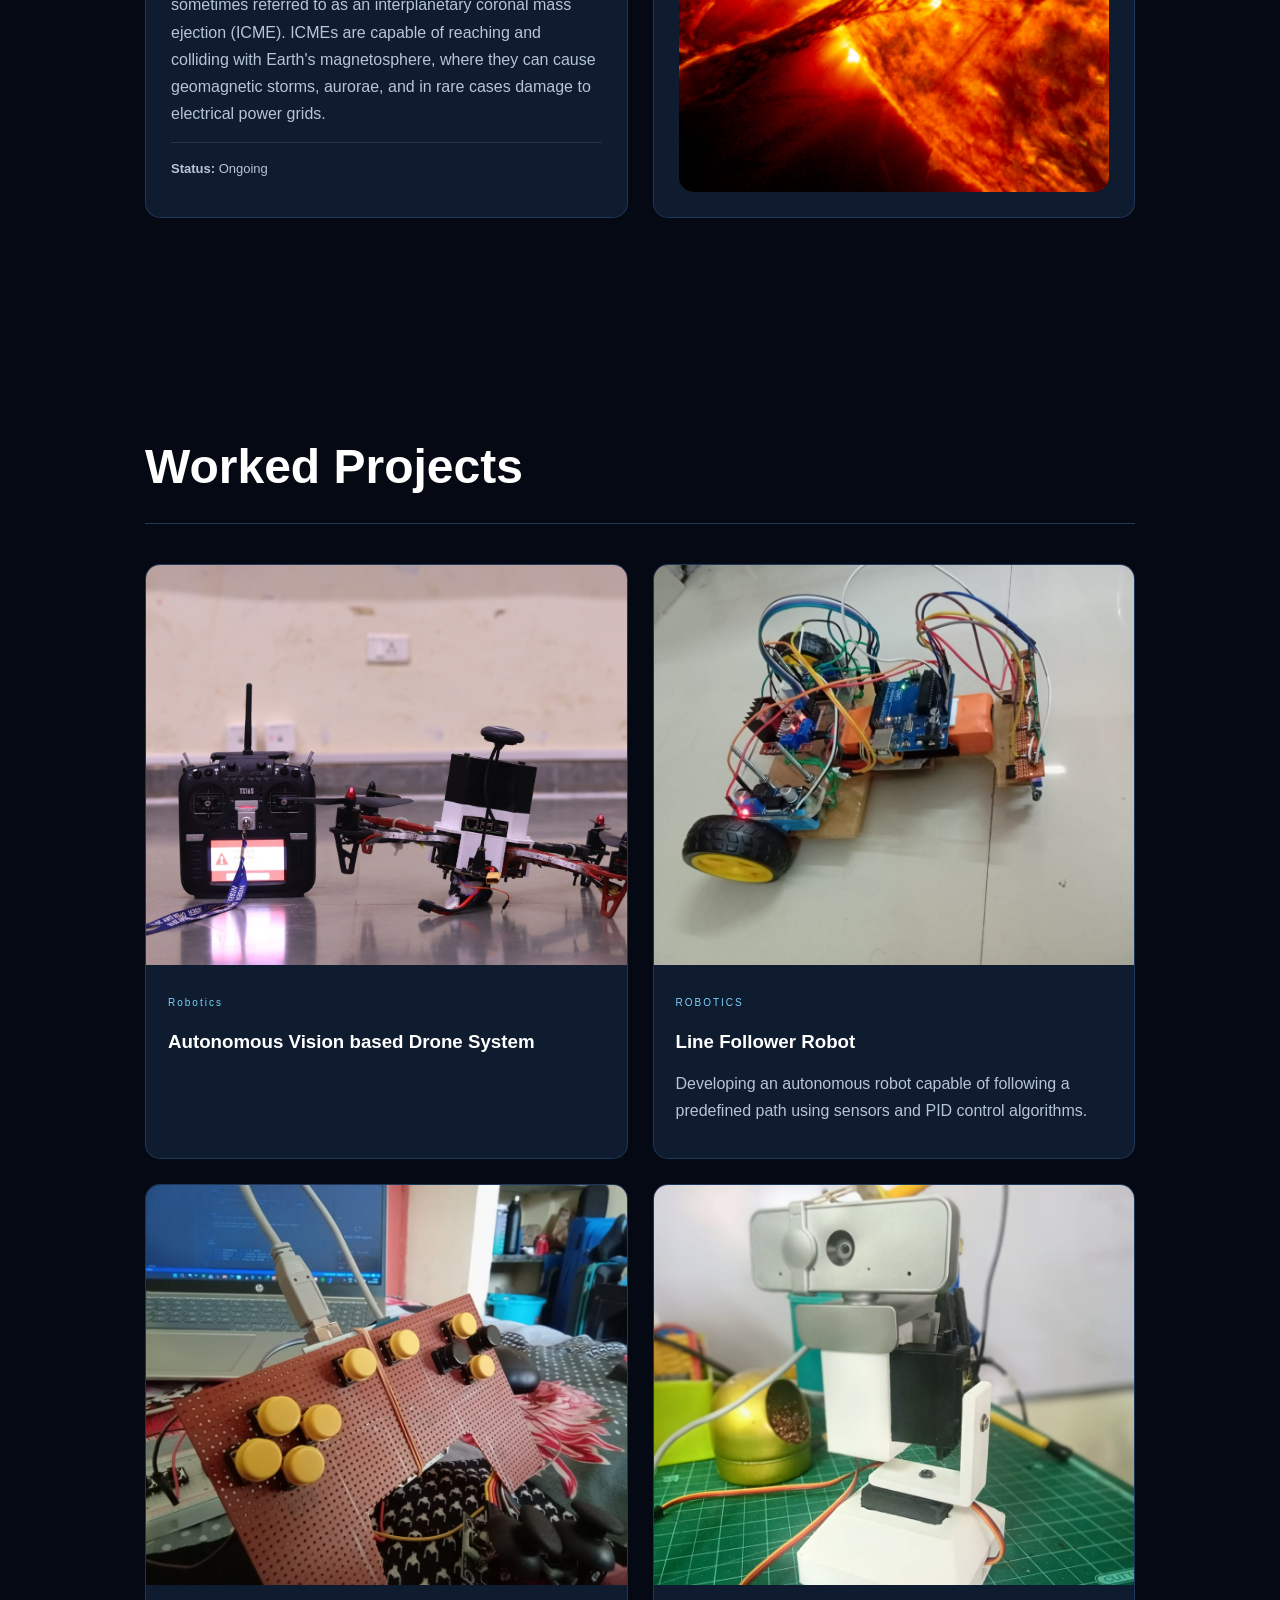
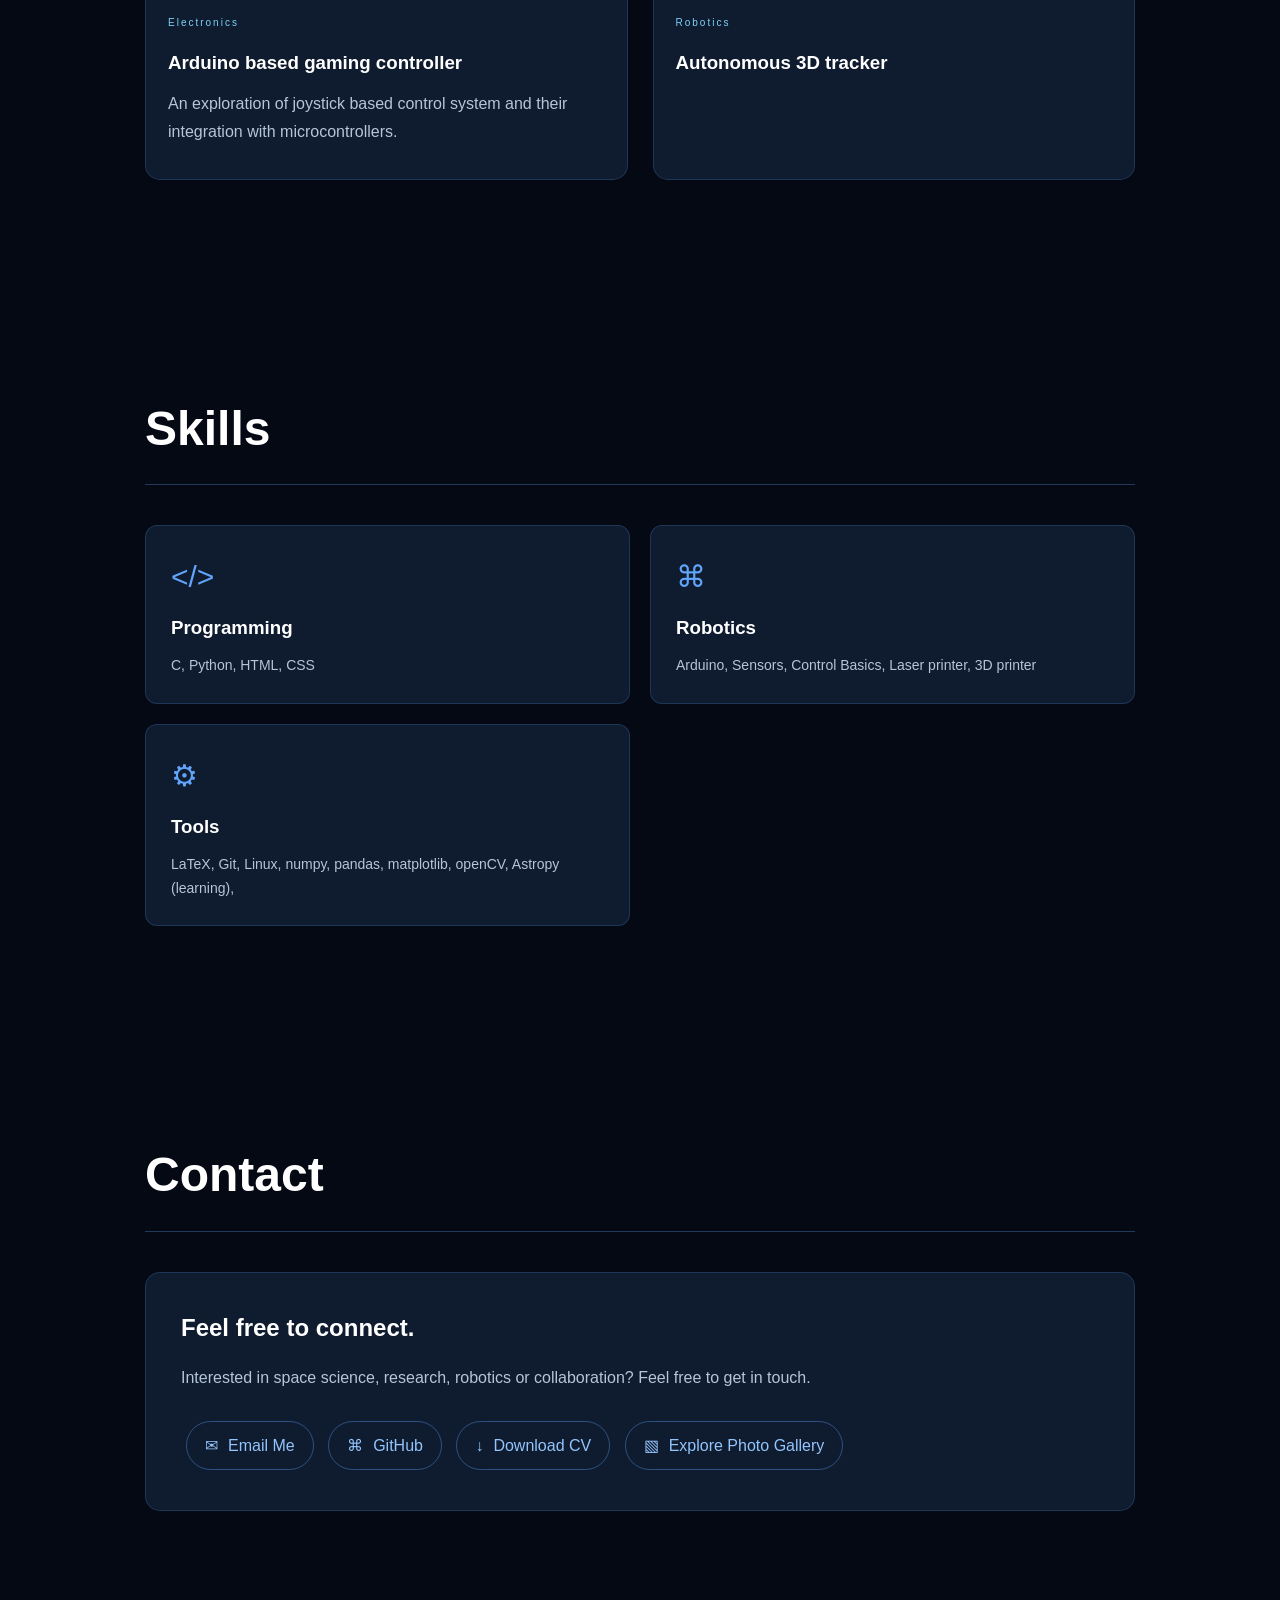
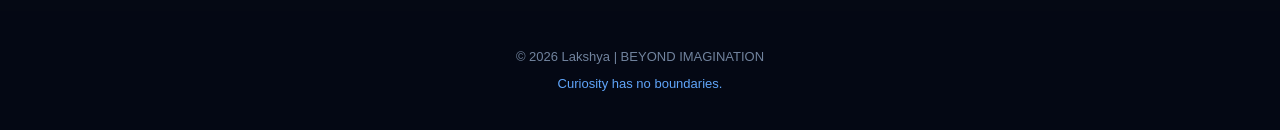
==== commit f3c68764: "Revise project description for Coronal Mass Ejections Updated project description to provide detaile" ====
--- a/index.html
+++ b/index.html
@@ -167,8 +167,14 @@
                     <span class="project-tag">The Sun</span>
                     <h3>Coronal Mass Ejections</h3>
                     <p>
-                        Implementing programming concepts
-                        through real-world electronic systems.
+                        A coronal mass ejection (CME) is a significant ejection of plasma mass from 
+                        the Sun's corona into the heliosphere. CMEs are often associated with solar 
+                        flares and other forms of solar activity, but a broadly accepted theoretical 
+                        understanding of these relationships has not been established.If a CME enters 
+                        interplanetary space, it is sometimes referred to as an interplanetary coronal 
+                        mass ejection (ICME). ICMEs are capable of reaching and colliding with Earth's 
+                        magnetosphere, where they can cause geomagnetic storms, aurorae, and in rare cases 
+                        damage to electrical power grids. 
                     </p>
                     <div class="project-details">
                         <p><strong>Status:</strong> Ongoing</p>
